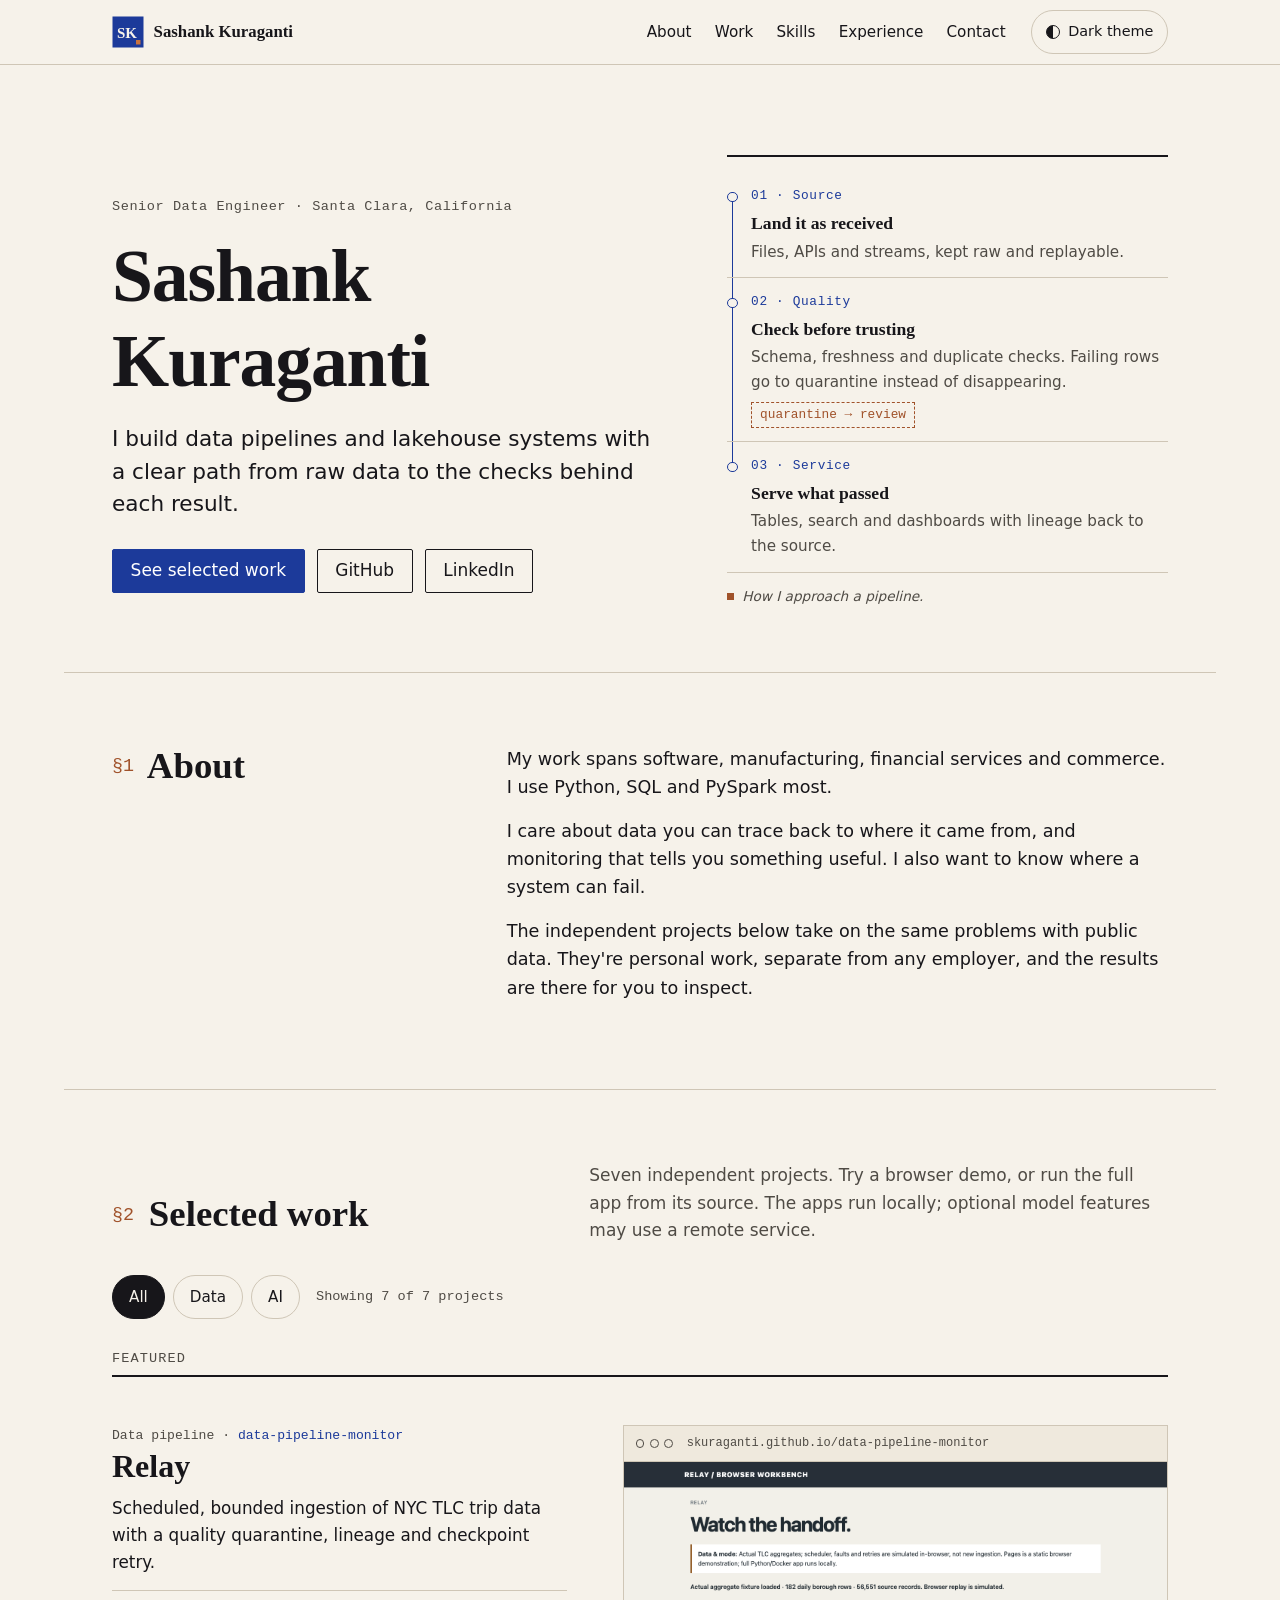
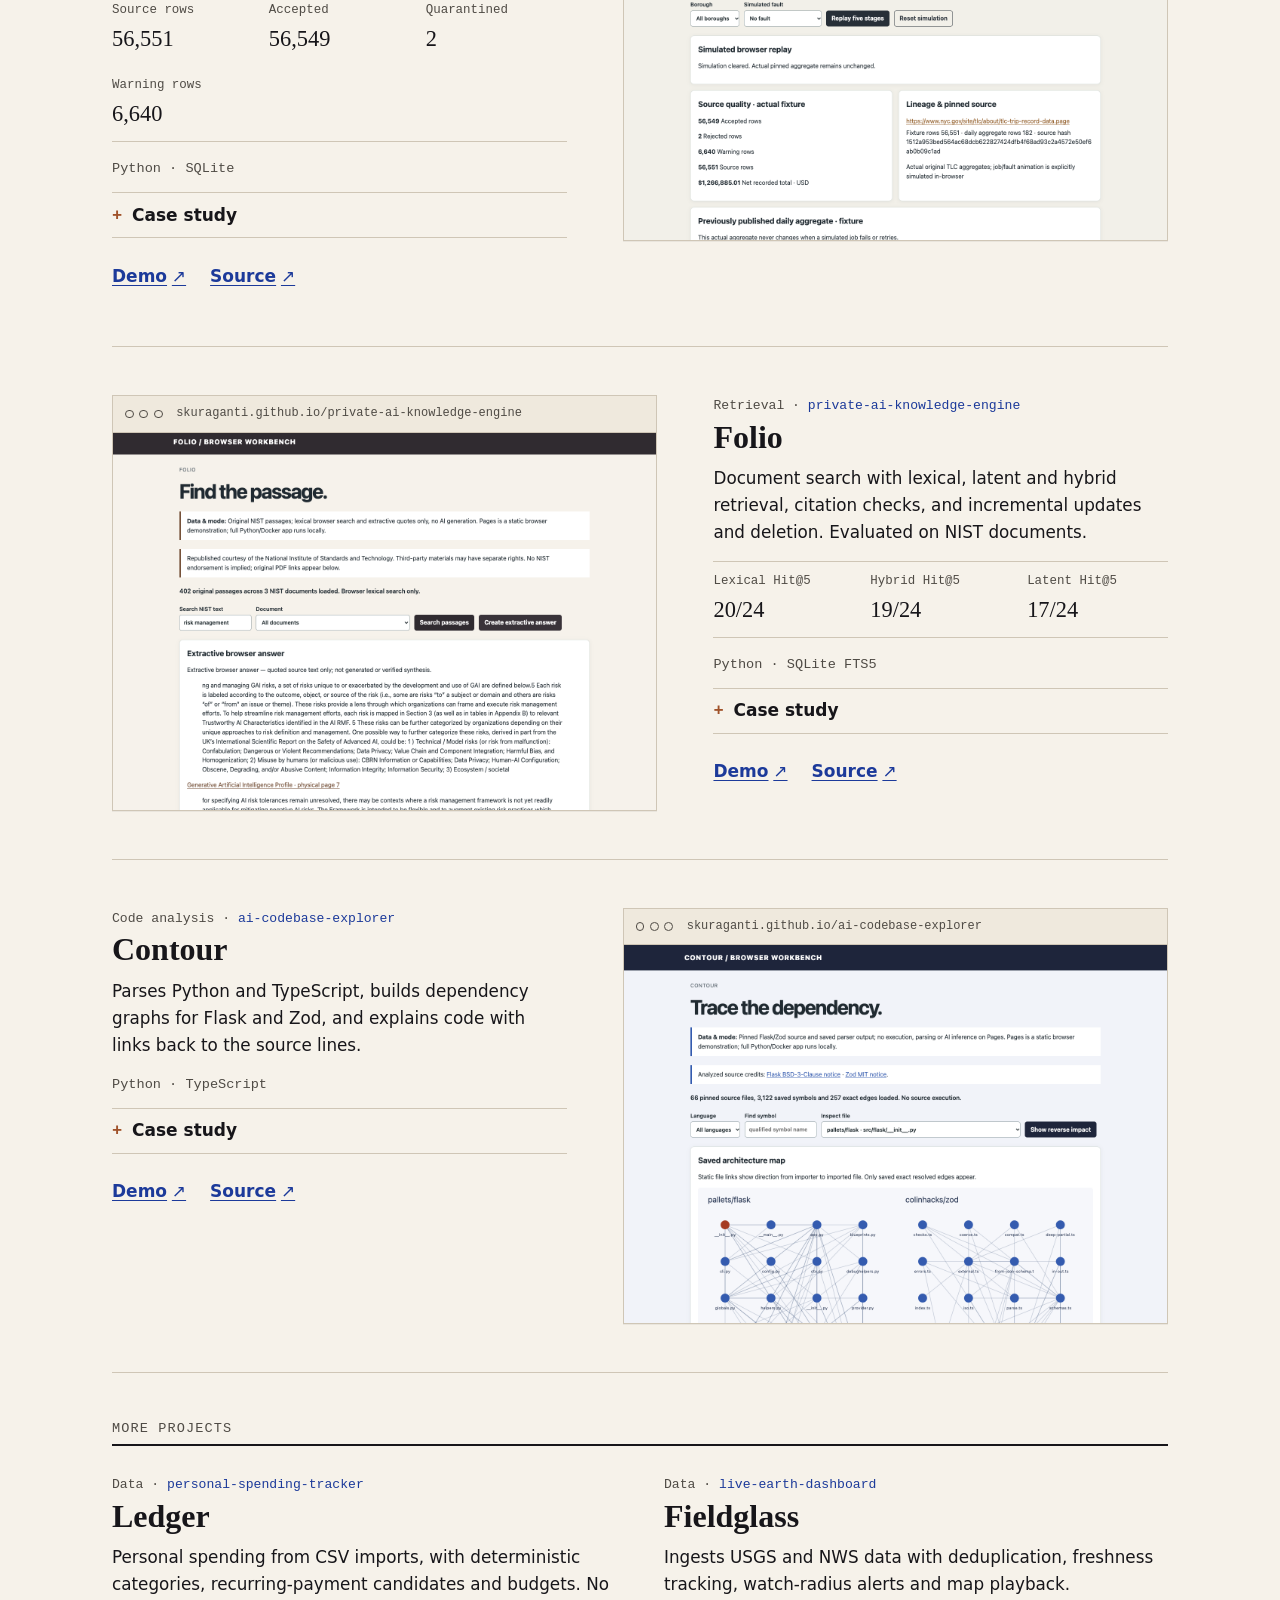
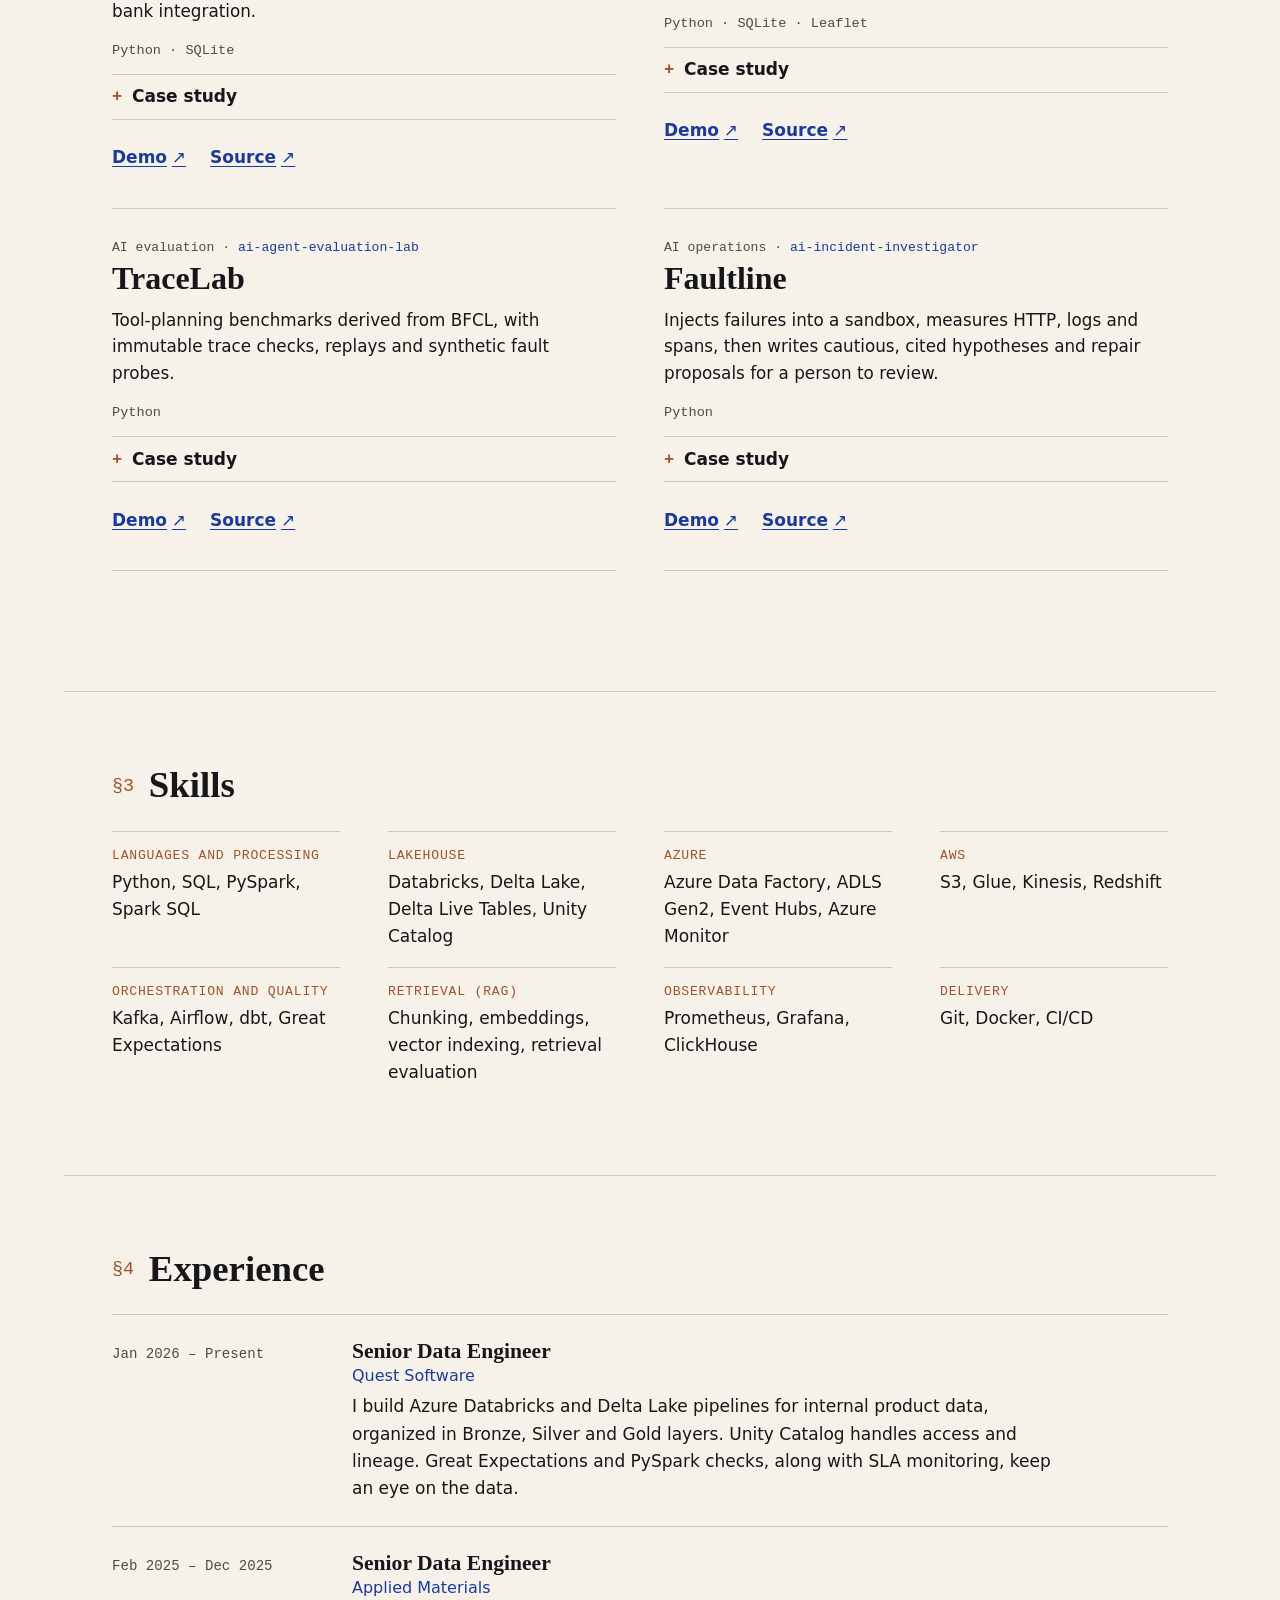
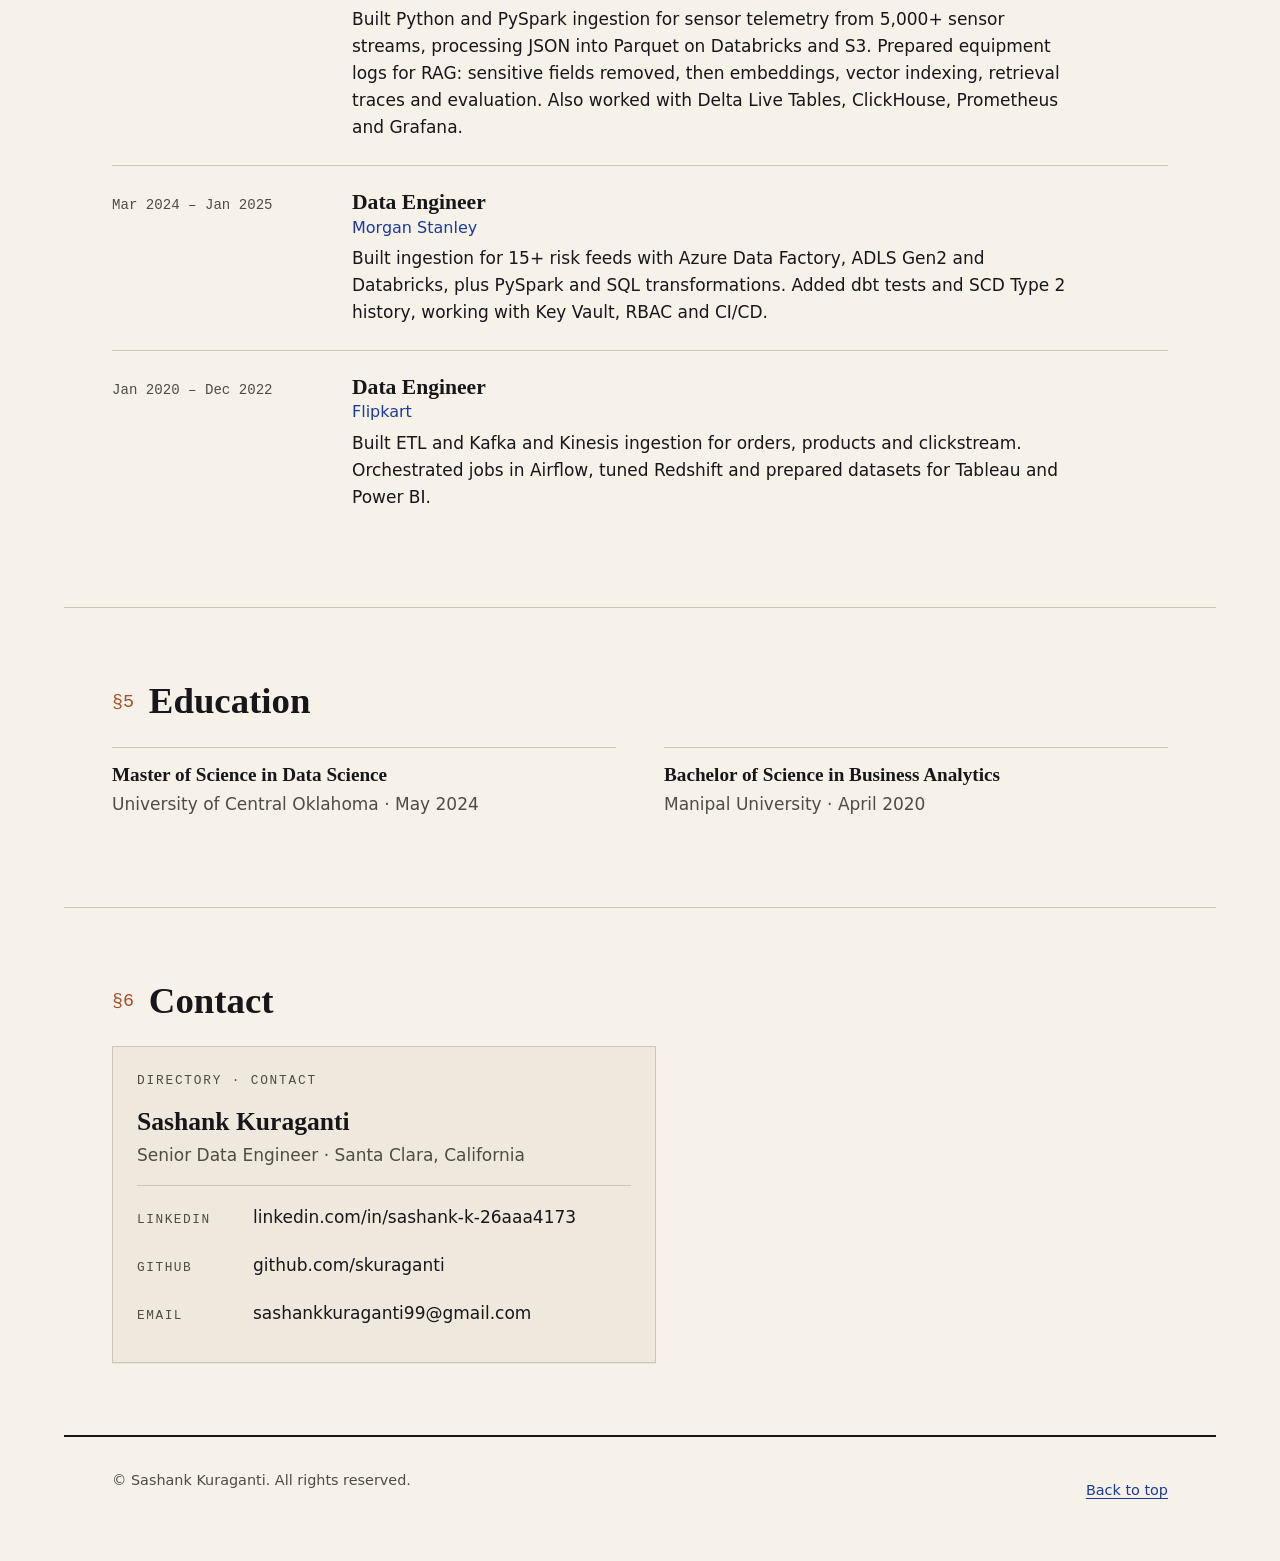
==== index.html @ 582c08d9 "Build personal portfolio with experience and selected work" ====
<!doctype html>
<html lang="en">
<head>
<meta charset="utf-8">
<meta name="viewport" content="width=device-width, initial-scale=1">
<title>Sashank Kuraganti · Senior Data Engineer</title>
<meta name="description" content="Sashank Kuraganti is a senior data engineer in Santa Clara, California, building data pipelines and lakehouse systems with Python, SQL and PySpark. Experience, skills and seven independent projects.">
<link rel="canonical" href="https://skuraganti.github.io/">
<meta name="color-scheme" content="light dark">
<meta name="theme-color" content="#f6f2ea" media="(prefers-color-scheme: light)">
<meta name="theme-color" content="#131417" media="(prefers-color-scheme: dark)">
<meta property="og:type" content="website">
<meta property="og:title" content="Sashank Kuraganti · Senior Data Engineer">
<meta property="og:description" content="Data pipelines and lakehouse systems, plus seven independent projects on data quality, retrieval and evaluation.">
<meta property="og:url" content="https://skuraganti.github.io/">
<meta property="og:image" content="https://skuraganti.github.io/assets/og.png">
<meta property="og:image:width" content="1200">
<meta property="og:image:height" content="630">
<meta property="og:image:alt" content="Sashank Kuraganti, Senior Data Engineer. Sources, quality checks, serving.">
<meta name="twitter:card" content="summary_large_image">
<link rel="icon" href="favicon.svg" type="image/svg+xml">
<link rel="stylesheet" href="styles.css">
<script>
  // Apply a saved theme before first paint. Without a saved choice the page follows the system.
  (function () {
    try {
      var t = localStorage.getItem("theme");
      if (t === "light" || t === "dark") document.documentElement.setAttribute("data-theme", t);
    } catch (e) {}
  })();
</script>
<script src="script.js" defer></script>
</head>
<body id="top">
<a class="skip" href="#main">Skip to content</a>

<header class="site-head">
  <nav class="nav wrap" aria-label="Primary">
    <a class="brand" href="#top" aria-label="Sashank Kuraganti, back to top">
      <img src="assets/monogram.svg" alt="" width="32" height="32">
      <span>Sashank Kuraganti</span>
    </a>
    <ul class="nav-links">
      <li><a href="#about">About</a></li>
      <li><a href="#work">Work</a></li>
      <li><a href="#skills">Skills</a></li>
      <li><a href="#experience">Experience</a></li>
      <li><a href="#contact">Contact</a></li>
    </ul>
    <button class="theme-toggle" type="button" aria-pressed="false" hidden>
      <span class="theme-icon" aria-hidden="true"></span><span class="theme-label">Dark theme</span>
    </button>
  </nav>
</header>

<main id="main" tabindex="-1">

  <section class="hero wrap" aria-labelledby="hero-title">
    <div class="hero-text">
      <p class="eyebrow">Senior Data Engineer · Santa Clara, California</p>
      <h1 id="hero-title">Sashank Kuraganti</h1>
      <p class="lede">I build data pipelines and lakehouse systems with a clear path from raw data to the checks behind each result.</p>
      <p class="hero-links">
        <a class="btn btn-primary" href="#work">See selected work</a>
        <a class="btn" href="https://github.com/skuraganti">GitHub</a>
        <a class="btn" href="https://www.linkedin.com/in/sashank-k-26aaa4173/">LinkedIn</a>
      </p>
    </div>

    <figure class="flow" aria-labelledby="flow-cap">
      <ol class="flow-steps">
        <li class="flow-step">
          <span class="flow-tag">01 · Source</span>
          <strong>Land it as received</strong>
          <span>Files, APIs and streams, kept raw and replayable.</span>
        </li>
        <li class="flow-step">
          <span class="flow-tag">02 · Quality</span>
          <strong>Check before trusting</strong>
          <span>Schema, freshness and duplicate checks. Failing rows go to quarantine instead of disappearing.</span>
          <span class="flow-branch">quarantine → review</span>
        </li>
        <li class="flow-step">
          <span class="flow-tag">03 · Service</span>
          <strong>Serve what passed</strong>
          <span>Tables, search and dashboards with lineage back to the source.</span>
        </li>
      </ol>
      <figcaption id="flow-cap"><span class="dot" aria-hidden="true"></span>How I approach a pipeline.</figcaption>
    </figure>
  </section>

  <section class="band wrap" id="about" aria-labelledby="about-title">
    <h2 id="about-title" class="section-title"><span class="num" aria-hidden="true">§1</span> About</h2>
    <div class="prose">
      <p>My work spans software, manufacturing, financial services and commerce. I use Python, SQL and PySpark most.</p>
      <p>I care about data you can trace back to where it came from, and monitoring that tells you something useful. I also want to know where a system can fail.</p>
      <p>The independent projects below take on the same problems with public data. They're personal work, separate from any employer, and the results are there for you to inspect.</p>
    </div>
  </section>

  <section class="band wrap" id="work" aria-labelledby="work-title">
    <div class="work-head">
      <h2 id="work-title" class="section-title"><span class="num" aria-hidden="true">§2</span> Selected work</h2>
      <p class="work-note">Seven independent projects. Try a browser demo, or run the full app from its source. The apps run locally; optional model features may use a remote service.</p>
    </div>

    <div class="filter" role="group" aria-label="Filter projects" hidden>
      <button type="button" data-filter="all" aria-pressed="true">All</button>
      <button type="button" data-filter="data" aria-pressed="false">Data</button>
      <button type="button" data-filter="ai" aria-pressed="false">AI</button>
      <p class="filter-count" role="status" aria-live="polite">Showing 7 of 7 projects</p>
    </div>
    <p class="filter-empty" hidden>No projects match this filter. <button type="button" data-filter="all" class="linklike">Show all projects</button></p>

    <h3 class="group-title" data-group="featured">Featured</h3>
    <ol class="featured" data-group-list="featured">

      <li class="project feature" data-cat="data" id="relay">
        <div class="feature-text">
          <p class="kind">Data pipeline · <span class="slug">data-pipeline-monitor</span></p>
          <h4>Relay</h4>
          <p class="summary">Scheduled, bounded ingestion of NYC TLC trip data with a quality quarantine, lineage and checkpoint retry.</p>
          <dl class="facts">
            <div><dt>Source rows</dt><dd>56,551</dd></div>
            <div><dt>Accepted</dt><dd>56,549</dd></div>
            <div><dt>Quarantined</dt><dd>2</dd></div>
            <div><dt>Warning rows</dt><dd>6,640</dd></div>
          </dl>
          <p class="stack">Python · SQLite</p>
          <details>
            <summary>Case study</summary>
            <div class="details-body">
              <p>Relay schedules ingestion of a pinned TLC monthly file and taxi-zone lookup. Invalid rows are quarantined with a reason; accepted rows retain lineage back to the source. An unchanged file is a no-op.</p>
              <p>I checked recovery from a saved checkpoint at row 5,000, so a failed run resumes instead of starting over.</p>
              <p><strong>What the demo is:</strong> the Pages version simulates the queue and retries in the browser over the real aggregates. The full backend runs locally.</p>
            </div>
          </details>
          <p class="links"><a href="https://skuraganti.github.io/data-pipeline-monitor/">Demo<span class="vh"> of Relay</span></a><a href="https://github.com/skuraganti/data-pipeline-monitor">Source<span class="vh"> for Relay</span></a></p>
        </div>
        <figure class="shot">
          <div class="shot-bar" aria-hidden="true"><span></span><span></span><span></span><em>skuraganti.github.io/data-pipeline-monitor</em></div>
          <img src="assets/relay-demo.png" width="1440" height="1000" loading="lazy" decoding="async" alt="Relay demo page showing source quality for the actual fixture: 56,549 accepted rows, 2 rejected, 6,640 warning rows and 56,551 source rows, next to lineage and the pinned source link.">
        </figure>
      </li>

      <li class="project feature flip" data-cat="ai" id="folio">
        <div class="feature-text">
          <p class="kind">Retrieval · <span class="slug">private-ai-knowledge-engine</span></p>
          <h4>Folio</h4>
          <p class="summary">Document search with lexical, latent and hybrid retrieval, citation checks, and incremental updates and deletion. Evaluated on NIST documents.</p>
          <dl class="facts">
            <div><dt>Lexical Hit@5</dt><dd>20/24</dd></div>
            <div><dt>Hybrid Hit@5</dt><dd>19/24</dd></div>
            <div><dt>Latent Hit@5</dt><dd>17/24</dd></div>
          </dl>
          <p class="stack">Python · SQLite FTS5</p>
          <details>
            <summary>Case study</summary>
            <div class="details-body">
              <p>Answers cite the passages they came from, and citations are validated against the indexed text. Updating or deleting a document changes the index incrementally.</p>
              <p>For 24 frozen questions, the top five matches included the labeled source page for 20 using lexical search, 19 using hybrid search and 17 using latent search. This small retrieval test measures where a passage was found, not answer quality.</p>
              <p><strong>What the demo is:</strong> the Pages version runs lexical, extractive search over three documents and makes no new model calls. The full backend runs locally, and the model is optional.</p>
            </div>
          </details>
          <p class="links"><a href="https://skuraganti.github.io/private-ai-knowledge-engine/">Demo<span class="vh"> of Folio</span></a><a href="https://github.com/skuraganti/private-ai-knowledge-engine">Source<span class="vh"> for Folio</span></a></p>
        </div>
        <figure class="shot">
          <div class="shot-bar" aria-hidden="true"><span></span><span></span><span></span><em>skuraganti.github.io/private-ai-knowledge-engine</em></div>
          <img src="assets/folio-demo.png" width="1440" height="1000" loading="lazy" decoding="async" alt="Folio demo page titled Find the passage, showing an extractive answer from NIST documents in the browser.">
        </figure>
      </li>

      <li class="project feature" data-cat="ai" id="contour">
        <div class="feature-text">
          <p class="kind">Code analysis · <span class="slug">ai-codebase-explorer</span></p>
          <h4>Contour</h4>
          <p class="summary">Parses Python and TypeScript, builds dependency graphs for Flask and Zod, and explains code with links back to the source lines.</p>
          <p class="stack">Python · TypeScript</p>
          <details>
            <summary>Case study</summary>
            <div class="details-body">
              <p>Contour estimates change impact from the dependency graph. It reads static imports, not runtime calls, so its impact view is a starting point and not a complete answer.</p>
              <p>It never executes the code it analyzes.</p>
              <p><strong>What the demo is:</strong> the Pages version searches saved parsed output. The full backend runs locally.</p>
            </div>
          </details>
          <p class="links"><a href="https://skuraganti.github.io/ai-codebase-explorer/">Demo<span class="vh"> of Contour</span></a><a href="https://github.com/skuraganti/ai-codebase-explorer">Source<span class="vh"> for Contour</span></a></p>
        </div>
        <figure class="shot">
          <div class="shot-bar" aria-hidden="true"><span></span><span></span><span></span><em>skuraganti.github.io/ai-codebase-explorer</em></div>
          <img src="assets/contour-demo.png" width="1440" height="1000" loading="lazy" decoding="async" alt="Contour demo page titled Trace the dependency, showing a search over saved parsed output and an architecture map.">
        </figure>
      </li>
    </ol>

    <h3 class="group-title" data-group="more">More projects</h3>
    <ol class="more" data-group-list="more">

      <li class="project row" data-cat="data" id="ledger">
        <p class="kind">Data · <span class="slug">personal-spending-tracker</span></p>
        <h4>Ledger</h4>
        <p class="summary">Personal spending from CSV imports, with deterministic categories, recurring-payment candidates and budgets. No bank integration.</p>
        <p class="stack">Python · SQLite</p>
        <details>
          <summary>Case study</summary>
          <div class="details-body">
            <p>The practical lesson: imports need to be atomic, and duplicates need deliberate handling.</p>
            <p>Locally I tested a 6,567-row research import from MoneyVis. It isn't redistributed because its standalone license is unresolved.</p>
            <p><strong>What the demo is:</strong> the Pages version uses a synthetic 32-row fixture.</p>
          </div>
        </details>
        <p class="links"><a href="https://skuraganti.github.io/personal-spending-tracker/">Demo<span class="vh"> of Ledger</span></a><a href="https://github.com/skuraganti/personal-spending-tracker">Source<span class="vh"> for Ledger</span></a></p>
      </li>

      <li class="project row" data-cat="data" id="fieldglass">
        <p class="kind">Data · <span class="slug">live-earth-dashboard</span></p>
        <h4>Fieldglass</h4>
        <p class="summary">Ingests USGS and NWS data with deduplication, freshness tracking, watch-radius alerts and map playback.</p>
        <p class="stack">Python · SQLite · Leaflet</p>
        <details>
          <summary>Case study</summary>
          <div class="details-body">
            <p>The ingestion uses the actual USGS and NWS sources. Repeated records are deduplicated, and each source shows how fresh its data is.</p>
            <p><strong>What the demo is:</strong> the Pages version is a captured snapshot. It isn't a live feed, and it isn't a reconstruction of what was known at a past moment.</p>
          </div>
        </details>
        <p class="links"><a href="https://skuraganti.github.io/live-earth-dashboard/">Demo<span class="vh"> of Fieldglass</span></a><a href="https://github.com/skuraganti/live-earth-dashboard">Source<span class="vh"> for Fieldglass</span></a></p>
      </li>

      <li class="project row" data-cat="ai" id="tracelab">
        <p class="kind">AI evaluation · <span class="slug">ai-agent-evaluation-lab</span></p>
        <h4>TraceLab</h4>
        <p class="summary">Tool-planning benchmarks derived from BFCL, with immutable trace checks, replays and synthetic fault probes.</p>
        <p class="stack">Python</p>
        <details>
          <summary>Case study</summary>
          <div class="details-body">
            <p>An offline run was repeated three times. Each repeat gave 3 successes, 20 refusals and 2 wrong answers out of 25.</p>
            <p>Eight saved model plans are shown separately, with one run per task and policy. That sample is too small to establish a policy winner. These are local planning scores rather than official BFCL results.</p>
            <p><strong>What the demo is:</strong> the Pages version makes no model or tool calls. Its receipts are simulated.</p>
          </div>
        </details>
        <p class="links"><a href="https://skuraganti.github.io/ai-agent-evaluation-lab/">Demo<span class="vh"> of TraceLab</span></a><a href="https://github.com/skuraganti/ai-agent-evaluation-lab">Source<span class="vh"> for TraceLab</span></a></p>
      </li>

      <li class="project row" data-cat="ai" id="faultline">
        <p class="kind">AI operations · <span class="slug">ai-incident-investigator</span></p>
        <h4>Faultline</h4>
        <p class="summary">Injects failures into a sandbox, measures HTTP, logs and spans, then writes cautious, cited hypotheses and repair proposals for a person to review.</p>
        <p class="stack">Python</p>
        <details>
          <summary>Case study</summary>
          <div class="details-body">
            <p>Repair proposals are text only and can't be executed. Two of seven planned study conditions produced validated diagnoses. Six reached the model; one failed before inference. These sandbox results do not measure production accuracy.</p>
            <p>The local record keeps a mixed slow capture and a failed second capture rather than hiding them.</p>
            <p><strong>What the demo is:</strong> the Pages version replays recorded results only and runs no inference.</p>
          </div>
        </details>
        <p class="links"><a href="https://skuraganti.github.io/ai-incident-investigator/">Demo<span class="vh"> of Faultline</span></a><a href="https://github.com/skuraganti/ai-incident-investigator">Source<span class="vh"> for Faultline</span></a></p>
      </li>
    </ol>
  </section>

  <section class="band wrap" id="skills" aria-labelledby="skills-title">
    <h2 id="skills-title" class="section-title"><span class="num" aria-hidden="true">§3</span> Skills</h2>
    <div class="skills">
      <div><h3>Languages and processing</h3><p>Python, SQL, PySpark, Spark SQL</p></div>
      <div><h3>Lakehouse</h3><p>Databricks, Delta Lake, Delta Live Tables, Unity Catalog</p></div>
      <div><h3>Azure</h3><p>Azure Data Factory, ADLS Gen2, Event Hubs, Azure Monitor</p></div>
      <div><h3>AWS</h3><p>S3, Glue, Kinesis, Redshift</p></div>
      <div><h3>Orchestration and quality</h3><p>Kafka, Airflow, dbt, Great Expectations</p></div>
      <div><h3>Retrieval (RAG)</h3><p>Chunking, embeddings, vector indexing, retrieval evaluation</p></div>
      <div><h3>Observability</h3><p>Prometheus, Grafana, ClickHouse</p></div>
      <div><h3>Delivery</h3><p>Git, Docker, CI/CD</p></div>
    </div>
  </section>

  <section class="band wrap" id="experience" aria-labelledby="exp-title">
    <h2 id="exp-title" class="section-title"><span class="num" aria-hidden="true">§4</span> Experience</h2>
    <ol class="timeline">
      <li>
        <p class="when"><time datetime="2026-01">Jan 2026</time> – Present</p>
        <div>
          <h3>Senior Data Engineer <span class="org">Quest Software</span></h3>
          <p>I build Azure Databricks and Delta Lake pipelines for internal product data, organized in Bronze, Silver and Gold layers. Unity Catalog handles access and lineage. Great Expectations and PySpark checks, along with SLA monitoring, keep an eye on the data.</p>
        </div>
      </li>
      <li>
        <p class="when"><time datetime="2025-02">Feb 2025</time> – <time datetime="2025-12">Dec 2025</time></p>
        <div>
          <h3>Senior Data Engineer <span class="org">Applied Materials</span></h3>
          <p>Built Python and PySpark ingestion for sensor telemetry from 5,000+ sensor streams, processing JSON into Parquet on Databricks and S3. Prepared equipment logs for RAG: sensitive fields removed, then embeddings, vector indexing, retrieval traces and evaluation. Also worked with Delta Live Tables, ClickHouse, Prometheus and Grafana.</p>
        </div>
      </li>
      <li>
        <p class="when"><time datetime="2024-03">Mar 2024</time> – <time datetime="2025-01">Jan 2025</time></p>
        <div>
          <h3>Data Engineer <span class="org">Morgan Stanley</span></h3>
          <p>Built ingestion for 15+ risk feeds with Azure Data Factory, ADLS Gen2 and Databricks, plus PySpark and SQL transformations. Added dbt tests and SCD Type 2 history, working with Key Vault, RBAC and CI/CD.</p>
        </div>
      </li>
      <li>
        <p class="when"><time datetime="2020-01">Jan 2020</time> – <time datetime="2022-12">Dec 2022</time></p>
        <div>
          <h3>Data Engineer <span class="org">Flipkart</span></h3>
          <p>Built ETL and Kafka and Kinesis ingestion for orders, products and clickstream. Orchestrated jobs in Airflow, tuned Redshift and prepared datasets for Tableau and Power BI.</p>
        </div>
      </li>
    </ol>
  </section>

  <section class="band wrap" id="education" aria-labelledby="edu-title">
    <h2 id="edu-title" class="section-title"><span class="num" aria-hidden="true">§5</span> Education</h2>
    <ul class="edu">
      <li><h3>Master of Science in Data Science</h3><p>University of Central Oklahoma · <time datetime="2024-05">May 2024</time></p></li>
      <li><h3>Bachelor of Science in Business Analytics</h3><p>Manipal University · <time datetime="2020-04">April 2020</time></p></li>
    </ul>
  </section>

  <section class="band wrap" id="contact" aria-labelledby="contact-title">
    <h2 id="contact-title" class="section-title"><span class="num" aria-hidden="true">§6</span> Contact</h2>
    <article class="card" aria-labelledby="card-name">
      <p class="card-ref">Directory · Contact</p>
      <h3 id="card-name">Sashank Kuraganti</h3>
      <p class="card-role">Senior Data Engineer · Santa Clara, California</p>
      <ul class="card-rows">
        <li><a href="https://www.linkedin.com/in/sashank-k-26aaa4173/"><span class="row-label">LinkedIn</span><span class="row-value">linkedin.com/in/sashank-k-26aaa4173</span></a></li>
        <li><a href="https://github.com/skuraganti"><span class="row-label">GitHub</span><span class="row-value">github.com/skuraganti</span></a></li>
        <li><a href="mailto:sashankkuraganti99@gmail.com"><span class="row-label">Email</span><span class="row-value">sashankkuraganti99@gmail.com</span></a></li>
      </ul>
    </article>
  </section>
</main>

<footer class="site-foot wrap">
  <p>© Sashank Kuraganti. All rights reserved. </p>
  <p><a href="#top">Back to top</a></p>
</footer>
</body>
</html>
---- styles.css ----
/* Sashank Kuraganti portfolio. Plain CSS, no external fonts. */
:root {
  --paper: #f6f2ea;
  --paper-2: #efe9dd;
  --ink: #17161a;
  --muted: #4f4b45;
  --rule: #cfc6b6;
  --accent: #1c3a9a;
  --accent-ink: #ffffff;
  --copper: #a0522a;
  --shadow: 0 1px 0 rgba(23, 22, 26, .06);
  --serif: "Iowan Old Style", "Palatino Linotype", Palatino, Charter, "Bitstream Charter", Georgia, serif;
  --sans: system-ui, -apple-system, "Segoe UI", Roboto, "Helvetica Neue", Arial, sans-serif;
  --mono: ui-monospace, "SFMono-Regular", Menlo, Consolas, "Liberation Mono", monospace;
  --nav-h: 4rem;
  color-scheme: light;
}
@media (prefers-color-scheme: dark) {
  :root:not([data-theme="light"]) {
    --paper: #131417; --paper-2: #1b1d22; --ink: #ece7dc; --muted: #b0aa9e; --rule: #3a3c43;
    --accent: #9db2ff; --accent-ink: #0d1330; --copper: #d99366; --shadow: none;
    color-scheme: dark;
  }
}
:root[data-theme="dark"] {
  --paper: #131417; --paper-2: #1b1d22; --ink: #ece7dc; --muted: #b0aa9e; --rule: #3a3c43;
  --accent: #9db2ff; --accent-ink: #0d1330; --copper: #d99366; --shadow: none;
  color-scheme: dark;
}

*, *::before, *::after { box-sizing: border-box; }
html { -webkit-text-size-adjust: 100%; text-size-adjust: 100%; }
@media (prefers-reduced-motion: no-preference) { html { scroll-behavior: smooth; } }
body {
  margin: 0; background: var(--paper); color: var(--ink);
  font: 1.0625rem/1.6 var(--sans); overflow-wrap: break-word;
}
img { max-width: 100%; height: auto; display: block; }
a { color: var(--accent); text-underline-offset: .18em; text-decoration-thickness: 1px; }
a:hover { text-decoration-thickness: 2px; }
:focus-visible { outline: 3px solid var(--accent); outline-offset: 3px; border-radius: 2px; }
h1, h2, h3, h4 { font-family: var(--serif); font-weight: 600; line-height: 1.15; margin: 0; }
p { margin: 0 0 .9em; }
.vh { position: absolute; width: 1px; height: 1px; overflow: hidden; clip: rect(0 0 0 0); clip-path: inset(50%); white-space: nowrap; }
.wrap { width: 100%; max-width: 72rem; margin-inline: auto; padding-inline: clamp(1rem, 4vw, 3rem); }
[hidden] { display: none !important; }

/* Give anchor headings some breathing room. The header stays in normal flow at all text sizes. */
section[id], li[id], #main { scroll-margin-top: calc(var(--nav-h) + 1rem); }
#main:focus { outline: none; }

.skip {
  position: absolute; left: 1rem; top: -4rem; z-index: 20; padding: .75rem 1rem;
  background: var(--ink); color: var(--paper); font-weight: 600; border-radius: 2px;
}
.skip:focus { top: 1rem; }

/* Nav */
.site-head { border-bottom: 1px solid var(--rule); background: var(--paper); }
.nav { display: flex; flex-wrap: wrap; align-items: center; gap: .25rem 1rem; min-height: var(--nav-h); padding-block: .5rem; }
.brand { display: inline-flex; align-items: center; gap: .6rem; min-height: 44px; color: var(--ink); text-decoration: none; font-family: var(--serif); font-weight: 600; font-size: 1.05rem; }
.brand img { width: 32px; height: 32px; }
.nav-links { display: flex; flex-wrap: wrap; gap: 0 .25rem; list-style: none; margin: 0 0 0 auto; padding: 0; }
.nav-links a { display: inline-flex; align-items: center; min-height: 44px; padding: 0 .6rem; color: var(--ink); text-decoration: none; font-size: .95rem; }
.nav-links a:hover { text-decoration: underline; }
.theme-toggle {
  display: inline-flex; align-items: center; gap: .5rem; min-height: 44px; padding: 0 .85rem;
  border: 1px solid var(--rule); border-radius: 999px; background: transparent; color: var(--ink);
  font: inherit; font-size: .9rem; cursor: pointer;
}
.theme-toggle:hover { border-color: var(--ink); }
.theme-icon { width: .9rem; height: .9rem; border-radius: 50%; border: 1.5px solid currentColor; background: linear-gradient(90deg, currentColor 50%, transparent 50%); }
@media (max-width: 40em) {
  .nav-links { margin-left: 0; order: 3; width: 100%; }
  .nav-links a { padding: 0 .5rem; }
  .theme-toggle { margin-left: auto; }
}

/* Hero */
.hero { display: grid; grid-template-columns: minmax(0, 1fr); gap: 2.5rem; padding-block: clamp(2.5rem, 7vw, 6rem) clamp(2rem, 5vw, 4rem); }
@media (min-width: 60em) { .hero { grid-template-columns: minmax(0, 1.25fr) minmax(0, 1fr); align-items: end; gap: 4rem; } }
.eyebrow { font-family: var(--mono); font-size: .85rem; letter-spacing: .04em; color: var(--muted); margin-bottom: 1rem; }
h1 { font-size: clamp(2.4rem, 7vw, 4.6rem); letter-spacing: -.015em; }
.lede { font-size: clamp(1.15rem, 2.2vw, 1.35rem); line-height: 1.5; max-width: 34em; margin-top: 1.25rem; }
.hero-links { display: flex; flex-wrap: wrap; gap: .75rem; margin-top: 1.75rem; }
.btn {
  display: inline-flex; align-items: center; min-height: 44px; padding: 0 1.1rem;
  border: 1px solid var(--ink); border-radius: 2px; color: var(--ink); text-decoration: none; font-weight: 500;
  max-width: 100%;
}
.btn:hover { background: var(--paper-2); }
.btn-primary { background: var(--accent); border-color: var(--accent); color: var(--accent-ink); }
.btn-primary:hover { background: var(--accent); filter: brightness(1.1); }

/* Hero systems sketch */
.flow { margin: 0; border-top: 2px solid var(--ink); padding-top: 1rem; }
.flow-steps { list-style: none; margin: 0; padding: 0; counter-reset: none; }
.flow-step {
  position: relative; display: grid; gap: .15rem; padding: .85rem 0 .85rem 1.5rem;
  border-bottom: 1px solid var(--rule); font-size: .95rem; color: var(--muted);
}
.flow-step::before {
  content: ""; position: absolute; left: .3rem; top: 0; bottom: 0; width: 1px; background: var(--accent);
}
.flow-step::after {
  content: ""; position: absolute; left: 0; top: 1.2rem; width: .65rem; height: .65rem;
  border: 1.5px solid var(--accent); background: var(--paper); border-radius: 50%;
}
.flow-step:first-child::before { top: 1.2rem; }
.flow-step:last-child::before { bottom: auto; height: 1.2rem; }
.flow-step strong { color: var(--ink); font-family: var(--serif); font-size: 1.1rem; font-weight: 600; }
.flow-tag { font-family: var(--mono); font-size: .8rem; letter-spacing: .05em; color: var(--accent); }
.flow-branch {
  justify-self: start; margin-top: .35rem; padding: .1rem .5rem; border: 1px dashed var(--copper);
  color: var(--copper); font-family: var(--mono); font-size: .8rem;
}
.flow figcaption, .flow > figcaption { margin-top: .85rem; font-size: .85rem; color: var(--muted); font-style: italic; }
.dot { display: inline-block; width: .45rem; height: .45rem; margin-right: .5rem; background: var(--copper); vertical-align: .1em; }

/* Sections */
.band { padding-block: clamp(2.5rem, 6vw, 4.5rem); border-top: 1px solid var(--rule); }
.section-title { font-size: clamp(1.7rem, 3.5vw, 2.3rem); margin-bottom: 1.5rem; }
.num { font-family: var(--mono); font-size: .5em; font-weight: 400; color: var(--copper); vertical-align: .35em; margin-right: .35rem; }
.prose { max-width: 38em; font-size: 1.1rem; }
@media (min-width: 60em) {
  #about { display: grid; grid-template-columns: 1fr 2fr; gap: 4rem; }
}

/* Work */
.work-head { display: grid; gap: .25rem 4rem; }
@media (min-width: 60em) { .work-head { grid-template-columns: 1fr 1.4fr; align-items: end; } .work-head .section-title { margin-bottom: 1.5rem; } }
.work-note { color: var(--muted); max-width: 36em; }
.filter { display: flex; flex-wrap: wrap; align-items: center; gap: .5rem; margin: 1rem 0 2rem; }
.filter button, .linklike {
  min-height: 44px; min-width: 44px; padding: 0 1rem; border: 1px solid var(--rule); border-radius: 999px;
  background: transparent; color: var(--ink); font: inherit; font-size: .95rem; cursor: pointer;
}
.filter button:hover { border-color: var(--ink); }
.filter button[aria-pressed="true"] { background: var(--ink); color: var(--paper); border-color: var(--ink); }
.filter-count { margin: 0 0 0 .5rem; font-family: var(--mono); font-size: .85rem; color: var(--muted); }
.filter-empty { padding: 1.5rem 0; border-top: 1px solid var(--rule); }
.group-title { font-family: var(--mono); font-size: .85rem; font-weight: 400; letter-spacing: .08em; text-transform: uppercase; color: var(--muted); padding-bottom: .5rem; border-bottom: 2px solid var(--ink); margin-top: 1rem; }
.featured, .more { list-style: none; margin: 0 0 3rem; padding: 0; }

.project h4 { font-size: clamp(1.5rem, 3vw, 2rem); margin: .15rem 0 .6rem; }
.kind { font-family: var(--mono); font-size: .82rem; color: var(--muted); margin: 0; }
.slug { color: var(--accent); }
.summary { font-size: 1.05rem; max-width: 36em; }
.stack { font-family: var(--mono); font-size: .85rem; color: var(--muted); }
.links { display: flex; flex-wrap: wrap; gap: .5rem 1.5rem; margin: 1rem 0 0; }
.links a { display: inline-flex; align-items: center; min-height: 44px; font-weight: 600; }
.links a::after { content: "↗"; margin-left: .3rem; font-weight: 400; }

.feature { display: grid; gap: 1.5rem; padding-block: 2rem; border-bottom: 1px solid var(--rule); }
@media (min-width: 60em) {
  .feature { grid-template-columns: minmax(0, 5fr) minmax(0, 6fr); gap: 3.5rem; align-items: start; padding-block: 3rem; }
  .feature.flip .feature-text { order: 2; }
  .feature.flip { grid-template-columns: minmax(0, 6fr) minmax(0, 5fr); }
}
.facts { display: grid; grid-template-columns: repeat(auto-fill, minmax(min(100%, 7.5rem), 1fr)); gap: 0 1rem; margin: 0 0 1rem; border-top: 1px solid var(--rule); border-bottom: 1px solid var(--rule); }
.facts div { padding: .6rem 0; }
.facts dt { font-family: var(--mono); font-size: .78rem; color: var(--muted); }
.facts dd { margin: 0; font-family: var(--serif); font-size: 1.4rem; font-variant-numeric: tabular-nums; }

/* Browser frame, adapted from an MIT component (see THIRD_PARTY_NOTICES.md) */
.shot { margin: 0; border: 1px solid var(--rule); background: var(--paper-2); box-shadow: var(--shadow); }
.shot-bar { display: flex; align-items: center; gap: .35rem; padding: .5rem .75rem; border-bottom: 1px solid var(--rule); min-width: 0; }
.shot-bar span { width: .55rem; height: .55rem; border-radius: 50%; border: 1px solid var(--muted); flex: none; }
.shot-bar em { margin-left: .5rem; font-style: normal; font-family: var(--mono); font-size: .75rem; color: var(--muted); overflow-wrap: anywhere; }

details { margin-top: .5rem; border-top: 1px solid var(--rule); border-bottom: 1px solid var(--rule); }
summary {
  display: flex; align-items: center; min-height: 44px; cursor: pointer; font-weight: 600; color: var(--ink); list-style: none;
}
summary::-webkit-details-marker { display: none; }
summary::before { content: "+"; display: inline-block; width: 1.25rem; font-family: var(--mono); color: var(--copper); }
details[open] > summary::before { content: "−"; }
.details-body { padding: .25rem 0 .75rem 1.25rem; max-width: 38em; }

.more { display: grid; }
@media (min-width: 48em) { .more { grid-template-columns: 1fr 1fr; column-gap: 3rem; } }
.row { padding-block: 1.75rem; border-bottom: 1px solid var(--rule); min-width: 0; }

/* Skills */
.skills { display: grid; gap: 0 3rem; }
@media (min-width: 40em) { .skills { grid-template-columns: 1fr 1fr; } }
@media (min-width: 64em) { .skills { grid-template-columns: repeat(4, 1fr); } }
.skills > div { padding: 1rem 0; border-top: 1px solid var(--rule); }
.skills h3 { font-family: var(--mono); font-size: .82rem; font-weight: 400; letter-spacing: .06em; text-transform: uppercase; color: var(--copper); margin-bottom: .4rem; }
.skills p { margin: 0; }

/* Timeline */
.timeline { list-style: none; margin: 0; padding: 0; }
.timeline li { display: grid; gap: .25rem 3rem; padding-block: 1.5rem; border-top: 1px solid var(--rule); }
@media (min-width: 48em) { .timeline li { grid-template-columns: 12rem 1fr; } }
.when { font-family: var(--mono); font-size: .88rem; color: var(--muted); margin: .25rem 0 0; }
.timeline h3 { font-size: 1.35rem; margin-bottom: .5rem; }
.org { display: block; font-family: var(--sans); font-size: 1rem; font-weight: 500; color: var(--accent); margin-top: .2rem; }
.timeline p:last-child { max-width: 42em; margin: 0; }

.edu { list-style: none; margin: 0; padding: 0; display: grid; gap: 0 3rem; }
@media (min-width: 48em) { .edu { grid-template-columns: 1fr 1fr; } }
.edu li { padding-block: 1rem; border-top: 1px solid var(--rule); }
.edu h3 { font-size: 1.2rem; margin-bottom: .35rem; }
.edu p { color: var(--muted); margin: 0; }

/* Contact card, adapted from an MIT component (see THIRD_PARTY_NOTICES.md) */
.card { max-width: 34rem; padding: 1.5rem; border: 1px solid var(--rule); background: var(--paper-2); box-shadow: var(--shadow); }
.card-ref { font-family: var(--mono); font-size: .8rem; letter-spacing: .14em; text-transform: uppercase; color: var(--muted); margin-bottom: 1rem; }
.card h3 { font-size: 1.6rem; }
.card-role { color: var(--muted); margin: .3rem 0 1rem; }
.card-rows { list-style: none; margin: 0; padding: .5rem 0 0; border-top: 1px solid var(--rule); }
.card-rows a { display: grid; grid-template-columns: 6.5rem minmax(0, 1fr); align-items: baseline; gap: .75rem; min-height: 44px; padding: .65rem 0; text-decoration: none; color: var(--ink); }
.card-rows a:hover .row-value { text-decoration: underline; color: var(--accent); }
.row-label { font-family: var(--mono); font-size: .8rem; letter-spacing: .12em; text-transform: uppercase; color: var(--muted); }
.row-value { overflow-wrap: anywhere; }
@media (max-width: 24em) { .card-rows a { grid-template-columns: 1fr; gap: .1rem; } }

.site-foot { display: flex; flex-wrap: wrap; justify-content: space-between; gap: .5rem 2rem; padding-block: 2rem 3rem; border-top: 2px solid var(--ink); font-size: .9rem; color: var(--muted); }
.site-foot p { margin: 0; min-width: 0; overflow-wrap: anywhere; }
.site-foot a { display: inline-flex; align-items: center; min-height: 44px; }

/* 404 */
.notfound { padding-block: clamp(3rem, 10vw, 7rem); max-width: 40rem; }

@media print {
  .site-head, .filter, .theme-toggle, .skip { display: none !important; }
  details > .details-body { display: block; }
}
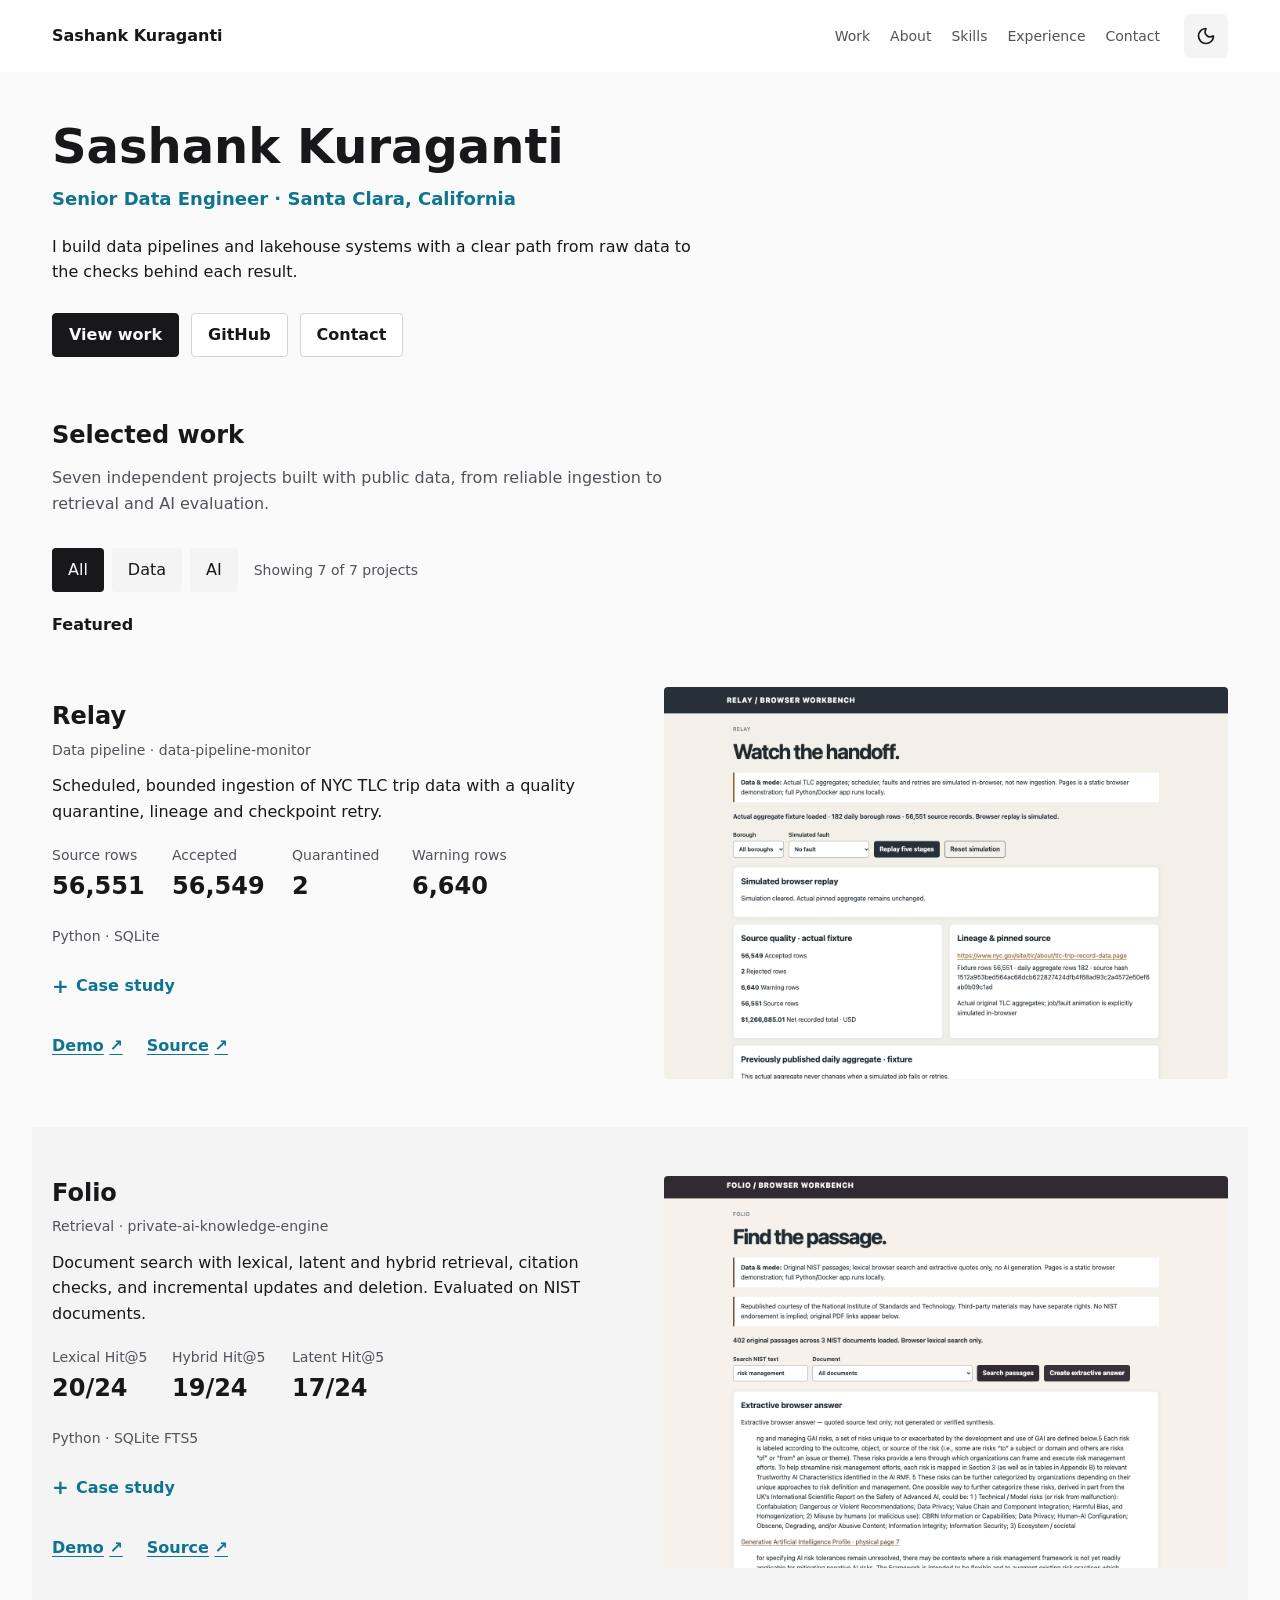
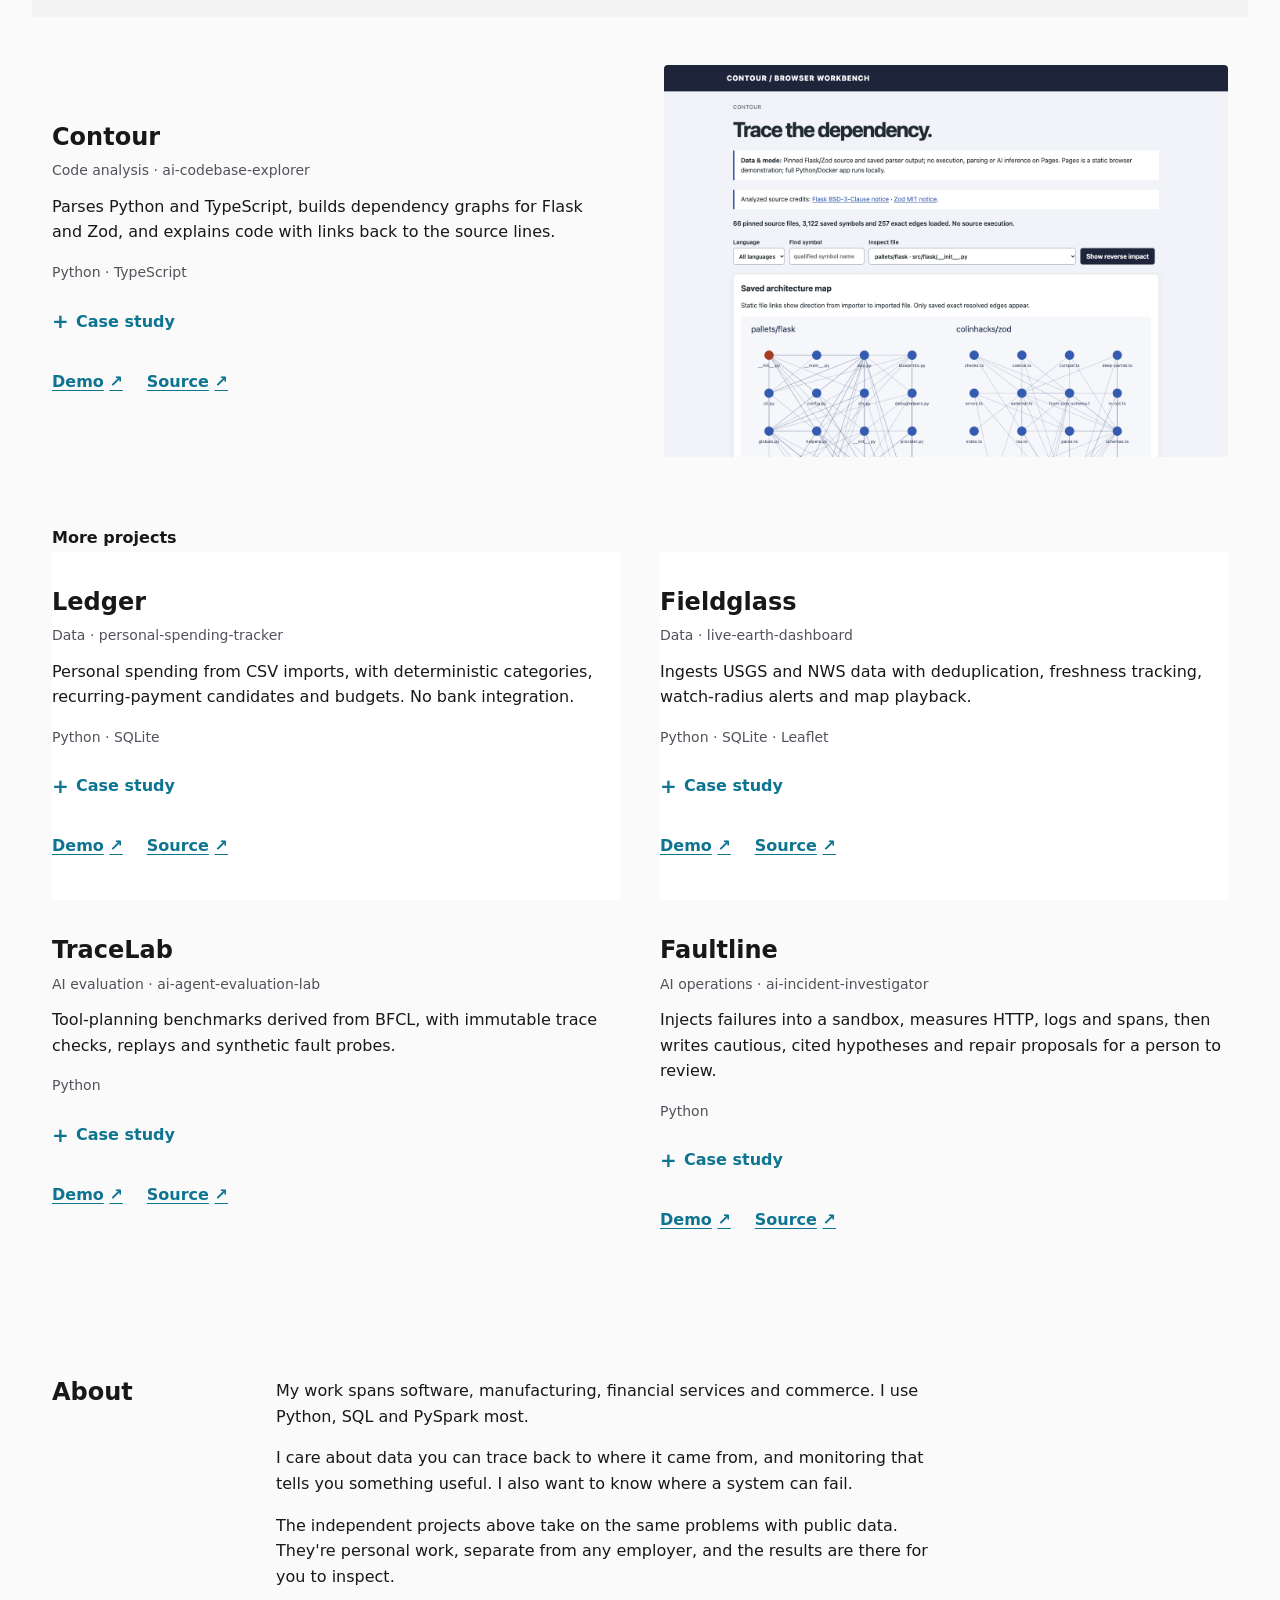
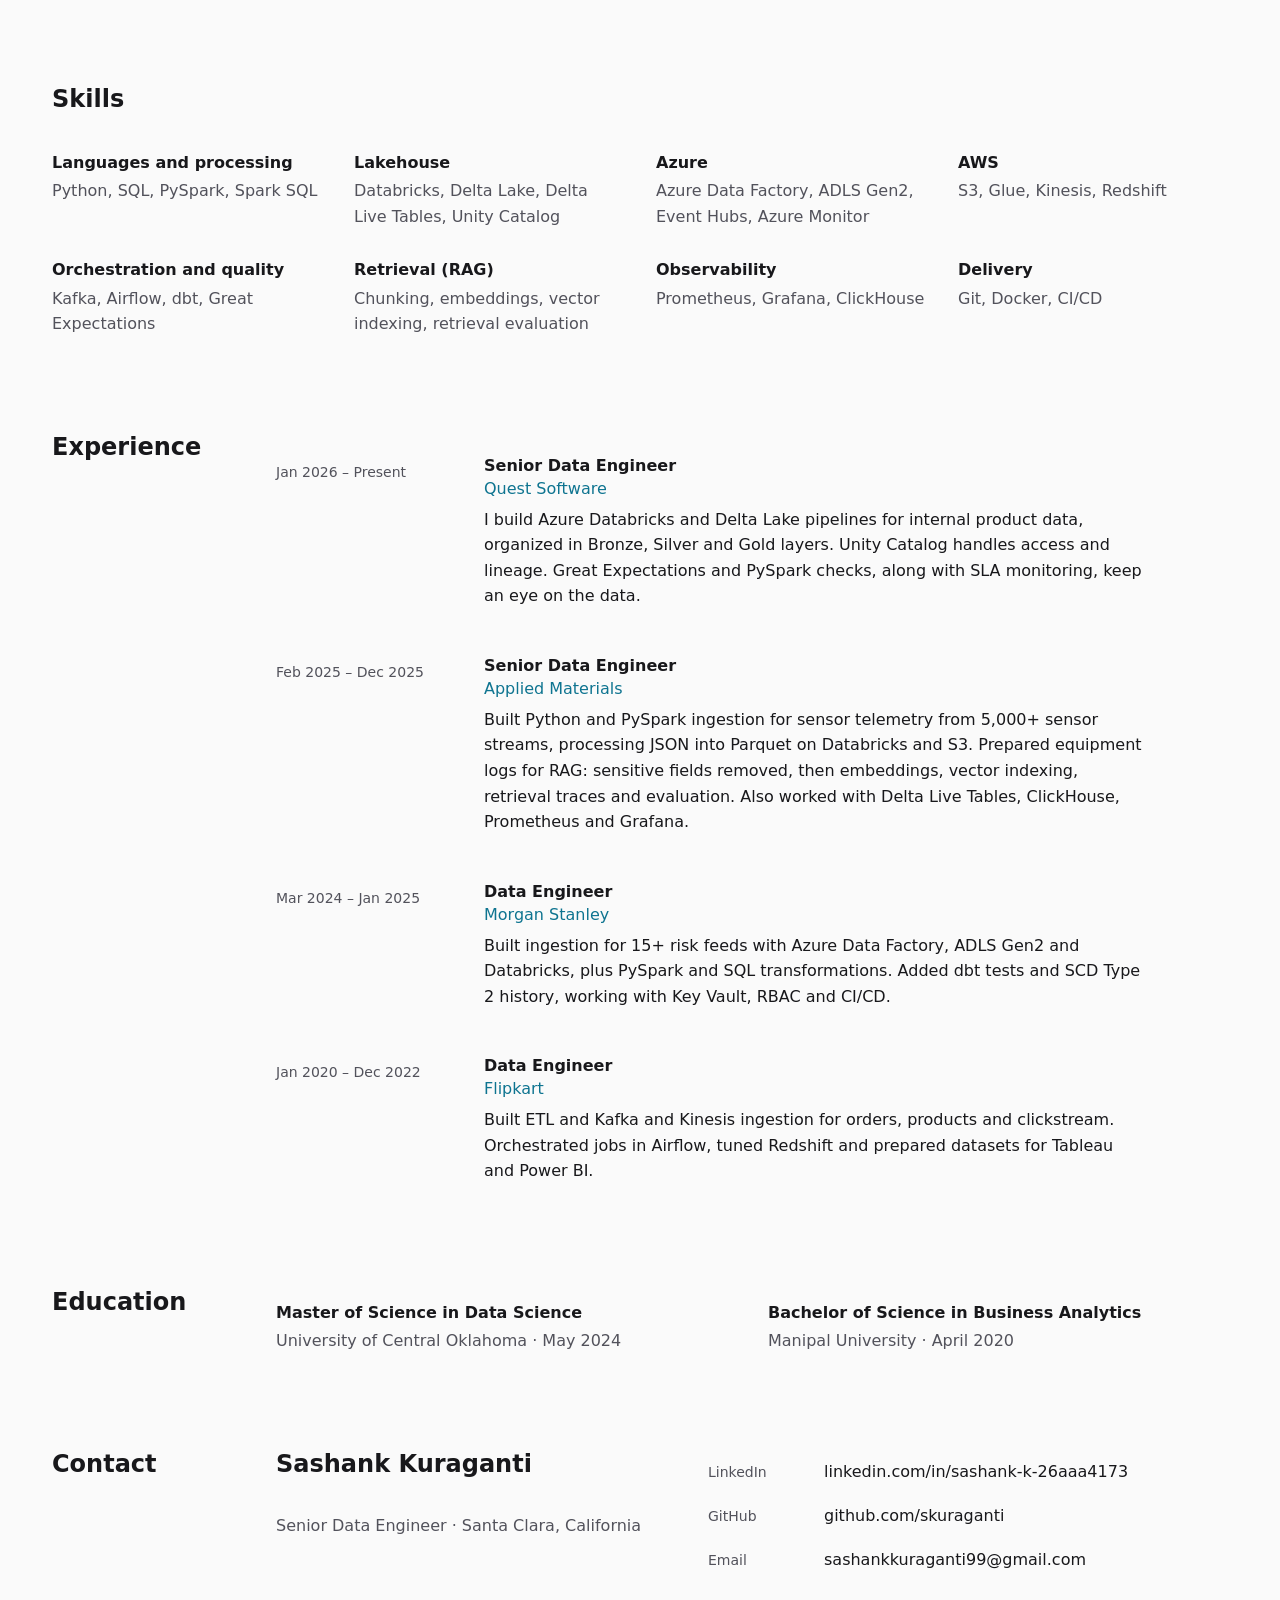
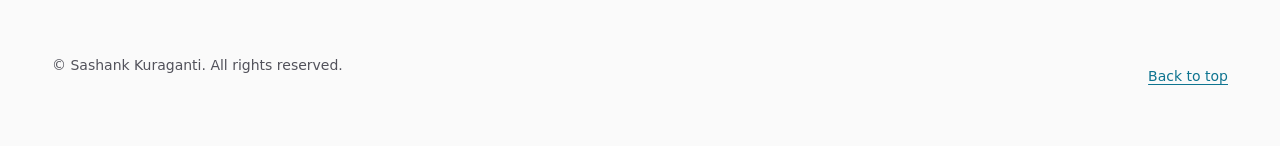
==== commit d2817cc8: "feat: refresh portfolio with project-led neutral design" ====
--- a/index.html
+++ b/index.html
@@ -7,7 +7,7 @@
 <meta name="description" content="Sashank Kuraganti is a senior data engineer in Santa Clara, California, building data pipelines and lakehouse systems with Python, SQL and PySpark. Experience, skills and seven independent projects.">
 <link rel="canonical" href="https://skuraganti.github.io/">
 <meta name="color-scheme" content="light dark">
-<meta name="theme-color" content="#f6f2ea" media="(prefers-color-scheme: light)">
+<meta name="theme-color" content="#fafafa" media="(prefers-color-scheme: light)">
 <meta name="theme-color" content="#131417" media="(prefers-color-scheme: dark)">
 <meta property="og:type" content="website">
 <meta property="og:title" content="Sashank Kuraganti · Senior Data Engineer">
@@ -37,18 +37,19 @@
 <header class="site-head">
   <nav class="nav wrap" aria-label="Primary">
     <a class="brand" href="#top" aria-label="Sashank Kuraganti, back to top">
-      <img src="assets/monogram.svg" alt="" width="32" height="32">
       <span>Sashank Kuraganti</span>
     </a>
     <ul class="nav-links">
+      <li><a href="#work">Work</a></li>
       <li><a href="#about">About</a></li>
-      <li><a href="#work">Work</a></li>
       <li><a href="#skills">Skills</a></li>
       <li><a href="#experience">Experience</a></li>
       <li><a href="#contact">Contact</a></li>
     </ul>
     <button class="theme-toggle" type="button" aria-pressed="false" hidden>
-      <span class="theme-icon" aria-hidden="true"></span><span class="theme-label">Dark theme</span>
+      <svg xmlns="http://www.w3.org/2000/svg" width="20" height="20" viewBox="0 0 24 24" fill="none" stroke="currentColor" stroke-width="2" stroke-linecap="round" stroke-linejoin="round" class="lucide lucide-sun sun-icon" aria-hidden="true"><circle cx="12" cy="12" r="4"></circle><path d="M12 2v2"></path><path d="M12 20v2"></path><path d="m4.93 4.93 1.41 1.41"></path><path d="m17.66 17.66 1.41 1.41"></path><path d="M2 12h2"></path><path d="M20 12h2"></path><path d="m6.34 17.66-1.41 1.41"></path><path d="m19.07 4.93-1.41 1.41"></path></svg>
+      <svg xmlns="http://www.w3.org/2000/svg" width="20" height="20" viewBox="0 0 24 24" fill="none" stroke="currentColor" stroke-width="2" stroke-linecap="round" stroke-linejoin="round" class="lucide lucide-moon moon-icon" aria-hidden="true"><path d="M20.985 12.486a9 9 0 1 1-9.473-9.472c.405-.022.617.46.402.803a6 6 0 0 0 8.268 8.268c.344-.215.825-.004.803.401"></path></svg>
+      <span class="theme-label vh">Switch theme</span>
     </button>
   </nav>
 </header>
@@ -57,52 +58,22 @@
 
   <section class="hero wrap" aria-labelledby="hero-title">
     <div class="hero-text">
-      <p class="eyebrow">Senior Data Engineer · Santa Clara, California</p>
       <h1 id="hero-title">Sashank Kuraganti</h1>
+      <p class="hero-role">Senior Data Engineer · Santa Clara, California</p>
       <p class="lede">I build data pipelines and lakehouse systems with a clear path from raw data to the checks behind each result.</p>
       <p class="hero-links">
-        <a class="btn btn-primary" href="#work">See selected work</a>
+        <a class="btn btn-primary" href="#work">View work</a>
         <a class="btn" href="https://github.com/skuraganti">GitHub</a>
-        <a class="btn" href="https://www.linkedin.com/in/sashank-k-26aaa4173/">LinkedIn</a>
+        <a class="btn" href="#contact">Contact</a>
       </p>
     </div>
 
-    <figure class="flow" aria-labelledby="flow-cap">
-      <ol class="flow-steps">
-        <li class="flow-step">
-          <span class="flow-tag">01 · Source</span>
-          <strong>Land it as received</strong>
-          <span>Files, APIs and streams, kept raw and replayable.</span>
-        </li>
-        <li class="flow-step">
-          <span class="flow-tag">02 · Quality</span>
-          <strong>Check before trusting</strong>
-          <span>Schema, freshness and duplicate checks. Failing rows go to quarantine instead of disappearing.</span>
-          <span class="flow-branch">quarantine → review</span>
-        </li>
-        <li class="flow-step">
-          <span class="flow-tag">03 · Service</span>
-          <strong>Serve what passed</strong>
-          <span>Tables, search and dashboards with lineage back to the source.</span>
-        </li>
-      </ol>
-      <figcaption id="flow-cap"><span class="dot" aria-hidden="true"></span>How I approach a pipeline.</figcaption>
-    </figure>
-  </section>
-
-  <section class="band wrap" id="about" aria-labelledby="about-title">
-    <h2 id="about-title" class="section-title"><span class="num" aria-hidden="true">§1</span> About</h2>
-    <div class="prose">
-      <p>My work spans software, manufacturing, financial services and commerce. I use Python, SQL and PySpark most.</p>
-      <p>I care about data you can trace back to where it came from, and monitoring that tells you something useful. I also want to know where a system can fail.</p>
-      <p>The independent projects below take on the same problems with public data. They're personal work, separate from any employer, and the results are there for you to inspect.</p>
-    </div>
   </section>
 
   <section class="band wrap" id="work" aria-labelledby="work-title">
     <div class="work-head">
-      <h2 id="work-title" class="section-title"><span class="num" aria-hidden="true">§2</span> Selected work</h2>
-      <p class="work-note">Seven independent projects. Try a browser demo, or run the full app from its source. The apps run locally; optional model features may use a remote service.</p>
+      <h2 id="work-title" class="section-title">Selected work</h2>
+      <p class="work-note">Seven independent projects built with public data, from reliable ingestion to retrieval and AI evaluation.</p>
     </div>
 
     <div class="filter" role="group" aria-label="Filter projects" hidden>
@@ -118,8 +89,8 @@
 
       <li class="project feature" data-cat="data" id="relay">
         <div class="feature-text">
+          <h4>Relay</h4>
           <p class="kind">Data pipeline · <span class="slug">data-pipeline-monitor</span></p>
-          <h4>Relay</h4>
           <p class="summary">Scheduled, bounded ingestion of NYC TLC trip data with a quality quarantine, lineage and checkpoint retry.</p>
           <dl class="facts">
             <div><dt>Source rows</dt><dd>56,551</dd></div>
@@ -139,15 +110,14 @@
           <p class="links"><a href="https://skuraganti.github.io/data-pipeline-monitor/">Demo<span class="vh"> of Relay</span></a><a href="https://github.com/skuraganti/data-pipeline-monitor">Source<span class="vh"> for Relay</span></a></p>
         </div>
         <figure class="shot">
-          <div class="shot-bar" aria-hidden="true"><span></span><span></span><span></span><em>skuraganti.github.io/data-pipeline-monitor</em></div>
           <img src="assets/relay-demo.png" width="1440" height="1000" loading="lazy" decoding="async" alt="Relay demo page showing source quality for the actual fixture: 56,549 accepted rows, 2 rejected, 6,640 warning rows and 56,551 source rows, next to lineage and the pinned source link.">
         </figure>
       </li>
 
       <li class="project feature flip" data-cat="ai" id="folio">
         <div class="feature-text">
+          <h4>Folio</h4>
           <p class="kind">Retrieval · <span class="slug">private-ai-knowledge-engine</span></p>
-          <h4>Folio</h4>
           <p class="summary">Document search with lexical, latent and hybrid retrieval, citation checks, and incremental updates and deletion. Evaluated on NIST documents.</p>
           <dl class="facts">
             <div><dt>Lexical Hit@5</dt><dd>20/24</dd></div>
@@ -166,15 +136,14 @@
           <p class="links"><a href="https://skuraganti.github.io/private-ai-knowledge-engine/">Demo<span class="vh"> of Folio</span></a><a href="https://github.com/skuraganti/private-ai-knowledge-engine">Source<span class="vh"> for Folio</span></a></p>
         </div>
         <figure class="shot">
-          <div class="shot-bar" aria-hidden="true"><span></span><span></span><span></span><em>skuraganti.github.io/private-ai-knowledge-engine</em></div>
           <img src="assets/folio-demo.png" width="1440" height="1000" loading="lazy" decoding="async" alt="Folio demo page titled Find the passage, showing an extractive answer from NIST documents in the browser.">
         </figure>
       </li>
 
       <li class="project feature" data-cat="ai" id="contour">
         <div class="feature-text">
+          <h4>Contour</h4>
           <p class="kind">Code analysis · <span class="slug">ai-codebase-explorer</span></p>
-          <h4>Contour</h4>
           <p class="summary">Parses Python and TypeScript, builds dependency graphs for Flask and Zod, and explains code with links back to the source lines.</p>
           <p class="stack">Python · TypeScript</p>
           <details>
@@ -188,7 +157,6 @@
           <p class="links"><a href="https://skuraganti.github.io/ai-codebase-explorer/">Demo<span class="vh"> of Contour</span></a><a href="https://github.com/skuraganti/ai-codebase-explorer">Source<span class="vh"> for Contour</span></a></p>
         </div>
         <figure class="shot">
-          <div class="shot-bar" aria-hidden="true"><span></span><span></span><span></span><em>skuraganti.github.io/ai-codebase-explorer</em></div>
           <img src="assets/contour-demo.png" width="1440" height="1000" loading="lazy" decoding="async" alt="Contour demo page titled Trace the dependency, showing a search over saved parsed output and an architecture map.">
         </figure>
       </li>
@@ -198,8 +166,8 @@
     <ol class="more" data-group-list="more">
 
       <li class="project row" data-cat="data" id="ledger">
+        <h4>Ledger</h4>
         <p class="kind">Data · <span class="slug">personal-spending-tracker</span></p>
-        <h4>Ledger</h4>
         <p class="summary">Personal spending from CSV imports, with deterministic categories, recurring-payment candidates and budgets. No bank integration.</p>
         <p class="stack">Python · SQLite</p>
         <details>
@@ -214,8 +182,8 @@
       </li>
 
       <li class="project row" data-cat="data" id="fieldglass">
+        <h4>Fieldglass</h4>
         <p class="kind">Data · <span class="slug">live-earth-dashboard</span></p>
-        <h4>Fieldglass</h4>
         <p class="summary">Ingests USGS and NWS data with deduplication, freshness tracking, watch-radius alerts and map playback.</p>
         <p class="stack">Python · SQLite · Leaflet</p>
         <details>
@@ -229,8 +197,8 @@
       </li>
 
       <li class="project row" data-cat="ai" id="tracelab">
+        <h4>TraceLab</h4>
         <p class="kind">AI evaluation · <span class="slug">ai-agent-evaluation-lab</span></p>
-        <h4>TraceLab</h4>
         <p class="summary">Tool-planning benchmarks derived from BFCL, with immutable trace checks, replays and synthetic fault probes.</p>
         <p class="stack">Python</p>
         <details>
@@ -245,8 +213,8 @@
       </li>
 
       <li class="project row" data-cat="ai" id="faultline">
+        <h4>Faultline</h4>
         <p class="kind">AI operations · <span class="slug">ai-incident-investigator</span></p>
-        <h4>Faultline</h4>
         <p class="summary">Injects failures into a sandbox, measures HTTP, logs and spans, then writes cautious, cited hypotheses and repair proposals for a person to review.</p>
         <p class="stack">Python</p>
         <details>
@@ -262,8 +230,17 @@
     </ol>
   </section>
 
+  <section class="band wrap" id="about" aria-labelledby="about-title">
+    <h2 id="about-title" class="section-title">About</h2>
+    <div class="prose">
+      <p>My work spans software, manufacturing, financial services and commerce. I use Python, SQL and PySpark most.</p>
+      <p>I care about data you can trace back to where it came from, and monitoring that tells you something useful. I also want to know where a system can fail.</p>
+      <p>The independent projects above take on the same problems with public data. They're personal work, separate from any employer, and the results are there for you to inspect.</p>
+    </div>
+  </section>
+
   <section class="band wrap" id="skills" aria-labelledby="skills-title">
-    <h2 id="skills-title" class="section-title"><span class="num" aria-hidden="true">§3</span> Skills</h2>
+    <h2 id="skills-title" class="section-title">Skills</h2>
     <div class="skills">
       <div><h3>Languages and processing</h3><p>Python, SQL, PySpark, Spark SQL</p></div>
       <div><h3>Lakehouse</h3><p>Databricks, Delta Lake, Delta Live Tables, Unity Catalog</p></div>
@@ -277,7 +254,7 @@
   </section>
 
   <section class="band wrap" id="experience" aria-labelledby="exp-title">
-    <h2 id="exp-title" class="section-title"><span class="num" aria-hidden="true">§4</span> Experience</h2>
+    <h2 id="exp-title" class="section-title">Experience</h2>
     <ol class="timeline">
       <li>
         <p class="when"><time datetime="2026-01">Jan 2026</time> – Present</p>
@@ -311,7 +288,7 @@
   </section>
 
   <section class="band wrap" id="education" aria-labelledby="edu-title">
-    <h2 id="edu-title" class="section-title"><span class="num" aria-hidden="true">§5</span> Education</h2>
+    <h2 id="edu-title" class="section-title">Education</h2>
     <ul class="edu">
       <li><h3>Master of Science in Data Science</h3><p>University of Central Oklahoma · <time datetime="2024-05">May 2024</time></p></li>
       <li><h3>Bachelor of Science in Business Analytics</h3><p>Manipal University · <time datetime="2020-04">April 2020</time></p></li>
@@ -319,9 +296,8 @@
   </section>
 
   <section class="band wrap" id="contact" aria-labelledby="contact-title">
-    <h2 id="contact-title" class="section-title"><span class="num" aria-hidden="true">§6</span> Contact</h2>
+    <h2 id="contact-title" class="section-title">Contact</h2>
     <article class="card" aria-labelledby="card-name">
-      <p class="card-ref">Directory · Contact</p>
       <h3 id="card-name">Sashank Kuraganti</h3>
       <p class="card-role">Senior Data Engineer · Santa Clara, California</p>
       <ul class="card-rows">
--- a/styles.css
+++ b/styles.css
@@ -1,229 +1,164 @@
-/* Sashank Kuraganti portfolio. Plain CSS, no external fonts. */
+/* Portfolio presentation. Plain CSS and local project imagery. */
 :root {
-  --paper: #f6f2ea;
-  --paper-2: #efe9dd;
-  --ink: #17161a;
-  --muted: #4f4b45;
-  --rule: #cfc6b6;
-  --accent: #1c3a9a;
+  --paper: #fafafa;
+  --surface: #ffffff;
+  --soft: #f4f4f5;
+  --ink: #18181b;
+  --muted: #52525b;
+  --rule: #d4d4d8;
+  --accent: #0e7490;
   --accent-ink: #ffffff;
-  --copper: #a0522a;
-  --shadow: 0 1px 0 rgba(23, 22, 26, .06);
-  --serif: "Iowan Old Style", "Palatino Linotype", Palatino, Charter, "Bitstream Charter", Georgia, serif;
-  --sans: system-ui, -apple-system, "Segoe UI", Roboto, "Helvetica Neue", Arial, sans-serif;
-  --mono: ui-monospace, "SFMono-Regular", Menlo, Consolas, "Liberation Mono", monospace;
-  --nav-h: 4rem;
+  --sans: system-ui, -apple-system, "Segoe UI", Roboto, Arial, sans-serif;
   color-scheme: light;
 }
 @media (prefers-color-scheme: dark) {
   :root:not([data-theme="light"]) {
-    --paper: #131417; --paper-2: #1b1d22; --ink: #ece7dc; --muted: #b0aa9e; --rule: #3a3c43;
-    --accent: #9db2ff; --accent-ink: #0d1330; --copper: #d99366; --shadow: none;
+    --paper: #131417; --surface: #1c1d21; --soft: #27272a; --ink: #f4f4f5;
+    --muted: #c2c2ca; --rule: #52525b; --accent: #67e8f9; --accent-ink: #083344;
     color-scheme: dark;
   }
 }
 :root[data-theme="dark"] {
-  --paper: #131417; --paper-2: #1b1d22; --ink: #ece7dc; --muted: #b0aa9e; --rule: #3a3c43;
-  --accent: #9db2ff; --accent-ink: #0d1330; --copper: #d99366; --shadow: none;
+  --paper: #131417; --surface: #1c1d21; --soft: #27272a; --ink: #f4f4f5;
+  --muted: #c2c2ca; --rule: #52525b; --accent: #67e8f9; --accent-ink: #083344;
   color-scheme: dark;
 }
-
 *, *::before, *::after { box-sizing: border-box; }
 html { -webkit-text-size-adjust: 100%; text-size-adjust: 100%; }
 @media (prefers-reduced-motion: no-preference) { html { scroll-behavior: smooth; } }
-body {
-  margin: 0; background: var(--paper); color: var(--ink);
-  font: 1.0625rem/1.6 var(--sans); overflow-wrap: break-word;
-}
+body { margin: 0; background: var(--paper); color: var(--ink); font: 1rem/1.6 var(--sans); overflow-wrap: break-word; }
 img { max-width: 100%; height: auto; display: block; }
-a { color: var(--accent); text-underline-offset: .18em; text-decoration-thickness: 1px; }
+a { color: var(--accent); text-underline-offset: .2em; }
 a:hover { text-decoration-thickness: 2px; }
-:focus-visible { outline: 3px solid var(--accent); outline-offset: 3px; border-radius: 2px; }
-h1, h2, h3, h4 { font-family: var(--serif); font-weight: 600; line-height: 1.15; margin: 0; }
-p { margin: 0 0 .9em; }
+:focus-visible { outline: 3px solid var(--accent); outline-offset: 3px; }
+h1, h2, h3, h4 { font: inherit; font-weight: 650; line-height: 1.18; margin: 0; }
+p { margin: 0 0 1rem; max-width: 65ch; }
 .vh { position: absolute; width: 1px; height: 1px; overflow: hidden; clip: rect(0 0 0 0); clip-path: inset(50%); white-space: nowrap; }
-.wrap { width: 100%; max-width: 72rem; margin-inline: auto; padding-inline: clamp(1rem, 4vw, 3rem); }
+.wrap { width: min(100%, 76rem); margin-inline: auto; padding-inline: 1.25rem; }
 [hidden] { display: none !important; }
-
-/* Give anchor headings some breathing room. The header stays in normal flow at all text sizes. */
-section[id], li[id], #main { scroll-margin-top: calc(var(--nav-h) + 1rem); }
+section[id], li[id], #main { scroll-margin-top: 1.5rem; }
 #main:focus { outline: none; }
-
-.skip {
-  position: absolute; left: 1rem; top: -4rem; z-index: 20; padding: .75rem 1rem;
-  background: var(--ink); color: var(--paper); font-weight: 600; border-radius: 2px;
-}
+.skip { position: absolute; left: 1rem; top: -5rem; z-index: 20; padding: .75rem 1rem; background: var(--ink); color: var(--paper); }
 .skip:focus { top: 1rem; }
 
-/* Nav */
-.site-head { border-bottom: 1px solid var(--rule); background: var(--paper); }
-.nav { display: flex; flex-wrap: wrap; align-items: center; gap: .25rem 1rem; min-height: var(--nav-h); padding-block: .5rem; }
-.brand { display: inline-flex; align-items: center; gap: .6rem; min-height: 44px; color: var(--ink); text-decoration: none; font-family: var(--serif); font-weight: 600; font-size: 1.05rem; }
-.brand img { width: 32px; height: 32px; }
+.site-head { background: var(--surface); }
+.nav { display: flex; flex-wrap: wrap; align-items: center; gap: 0 1rem; min-height: 4.5rem; padding-block: .5rem; }
+.brand { display: inline-flex; align-items: center; min-height: 44px; color: var(--ink); text-decoration: none; font-weight: 700; }
 .nav-links { display: flex; flex-wrap: wrap; gap: 0 .25rem; list-style: none; margin: 0 0 0 auto; padding: 0; }
-.nav-links a { display: inline-flex; align-items: center; min-height: 44px; padding: 0 .6rem; color: var(--ink); text-decoration: none; font-size: .95rem; }
-.nav-links a:hover { text-decoration: underline; }
-.theme-toggle {
-  display: inline-flex; align-items: center; gap: .5rem; min-height: 44px; padding: 0 .85rem;
-  border: 1px solid var(--rule); border-radius: 999px; background: transparent; color: var(--ink);
-  font: inherit; font-size: .9rem; cursor: pointer;
+.nav-links a { display: inline-flex; align-items: center; min-height: 44px; padding: 0 .5rem; color: var(--muted); text-decoration: none; font-size: .875rem; }
+.nav-links a:hover { color: var(--ink); text-decoration: underline; }
+.theme-toggle { display: inline-flex; align-items: center; justify-content: center; width: 44px; min-height: 44px; padding: 0; border: 0; border-radius: 6px; background: var(--soft); color: var(--ink); font: inherit; cursor: pointer; flex: none; }
+.theme-toggle:hover { background: var(--rule); }
+.sun-icon { display: none; }
+:root[data-theme="dark"] .sun-icon { display: block; }
+:root[data-theme="dark"] .moon-icon { display: none; }
+@media (prefers-color-scheme: dark) {
+  :root:not([data-theme="light"]) .sun-icon { display: block; }
+  :root:not([data-theme="light"]) .moon-icon { display: none; }
 }
-.theme-toggle:hover { border-color: var(--ink); }
-.theme-icon { width: .9rem; height: .9rem; border-radius: 50%; border: 1.5px solid currentColor; background: linear-gradient(90deg, currentColor 50%, transparent 50%); }
-@media (max-width: 40em) {
-  .nav-links { margin-left: 0; order: 3; width: 100%; }
-  .nav-links a { padding: 0 .5rem; }
+@media (max-width: 47rem) {
+  .nav-links { order: 3; width: 100%; margin: 0; }
+  .nav-links a { padding-inline: .4rem; }
+  .nav-links li:first-child a { padding-left: 0; }
   .theme-toggle { margin-left: auto; }
 }
 
-/* Hero */
-.hero { display: grid; grid-template-columns: minmax(0, 1fr); gap: 2.5rem; padding-block: clamp(2.5rem, 7vw, 6rem) clamp(2rem, 5vw, 4rem); }
-@media (min-width: 60em) { .hero { grid-template-columns: minmax(0, 1.25fr) minmax(0, 1fr); align-items: end; gap: 4rem; } }
-.eyebrow { font-family: var(--mono); font-size: .85rem; letter-spacing: .04em; color: var(--muted); margin-bottom: 1rem; }
-h1 { font-size: clamp(2.4rem, 7vw, 4.6rem); letter-spacing: -.015em; }
-.lede { font-size: clamp(1.15rem, 2.2vw, 1.35rem); line-height: 1.5; max-width: 34em; margin-top: 1.25rem; }
-.hero-links { display: flex; flex-wrap: wrap; gap: .75rem; margin-top: 1.75rem; }
-.btn {
-  display: inline-flex; align-items: center; min-height: 44px; padding: 0 1.1rem;
-  border: 1px solid var(--ink); border-radius: 2px; color: var(--ink); text-decoration: none; font-weight: 500;
-  max-width: 100%;
-}
-.btn:hover { background: var(--paper-2); }
-.btn-primary { background: var(--accent); border-color: var(--accent); color: var(--accent-ink); }
-.btn-primary:hover { background: var(--accent); filter: brightness(1.1); }
-
-/* Hero systems sketch */
-.flow { margin: 0; border-top: 2px solid var(--ink); padding-top: 1rem; }
-.flow-steps { list-style: none; margin: 0; padding: 0; counter-reset: none; }
-.flow-step {
-  position: relative; display: grid; gap: .15rem; padding: .85rem 0 .85rem 1.5rem;
-  border-bottom: 1px solid var(--rule); font-size: .95rem; color: var(--muted);
-}
-.flow-step::before {
-  content: ""; position: absolute; left: .3rem; top: 0; bottom: 0; width: 1px; background: var(--accent);
-}
-.flow-step::after {
-  content: ""; position: absolute; left: 0; top: 1.2rem; width: .65rem; height: .65rem;
-  border: 1.5px solid var(--accent); background: var(--paper); border-radius: 50%;
-}
-.flow-step:first-child::before { top: 1.2rem; }
-.flow-step:last-child::before { bottom: auto; height: 1.2rem; }
-.flow-step strong { color: var(--ink); font-family: var(--serif); font-size: 1.1rem; font-weight: 600; }
-.flow-tag { font-family: var(--mono); font-size: .8rem; letter-spacing: .05em; color: var(--accent); }
-.flow-branch {
-  justify-self: start; margin-top: .35rem; padding: .1rem .5rem; border: 1px dashed var(--copper);
-  color: var(--copper); font-family: var(--mono); font-size: .8rem;
-}
-.flow figcaption, .flow > figcaption { margin-top: .85rem; font-size: .85rem; color: var(--muted); font-style: italic; }
-.dot { display: inline-block; width: .45rem; height: .45rem; margin-right: .5rem; background: var(--copper); vertical-align: .1em; }
-
-/* Sections */
-.band { padding-block: clamp(2.5rem, 6vw, 4.5rem); border-top: 1px solid var(--rule); }
-.section-title { font-size: clamp(1.7rem, 3.5vw, 2.3rem); margin-bottom: 1.5rem; }
-.num { font-family: var(--mono); font-size: .5em; font-weight: 400; color: var(--copper); vertical-align: .35em; margin-right: .35rem; }
-.prose { max-width: 38em; font-size: 1.1rem; }
-@media (min-width: 60em) {
-  #about { display: grid; grid-template-columns: 1fr 2fr; gap: 4rem; }
+.hero { padding-block: 3rem 2.5rem; }
+h1 { font-size: 3rem; line-height: 1.1; }
+.hero-role { margin: .75rem 0 0; font-size: 1.125rem; font-weight: 600; color: var(--accent); }
+.lede { max-width: 65ch; margin: 1.25rem 0 0; }
+.hero-links { display: flex; flex-wrap: wrap; gap: .75rem; margin: 1.75rem 0 0; }
+.btn { display: inline-flex; align-items: center; justify-content: center; min-height: 44px; padding: 0 1rem; border: 1px solid var(--rule); border-radius: 4px; color: var(--ink); background: var(--surface); text-decoration: none; font-weight: 600; }
+.btn:hover { background: var(--soft); }
+.btn-primary { border-color: var(--ink); background: var(--ink); color: var(--paper); }
+.btn-primary:hover { background: var(--muted); color: var(--surface); }
+.hero-text { max-width: 52rem; }
+@media (max-width: 47rem) {
+  .hero { padding-block: 2rem; }
+  h1 { font-size: 2.5rem; }
+  .hero-links { display: grid; grid-template-columns: repeat(auto-fit, minmax(min(100%, 5.5rem), 1fr)); gap: .5rem; }
+  .hero-links .btn { padding-inline: .5rem; font-size: .875rem; }
 }
 
-/* Work */
-.work-head { display: grid; gap: .25rem 4rem; }
-@media (min-width: 60em) { .work-head { grid-template-columns: 1fr 1.4fr; align-items: end; } .work-head .section-title { margin-bottom: 1.5rem; } }
-.work-note { color: var(--muted); max-width: 36em; }
-.filter { display: flex; flex-wrap: wrap; align-items: center; gap: .5rem; margin: 1rem 0 2rem; }
-.filter button, .linklike {
-  min-height: 44px; min-width: 44px; padding: 0 1rem; border: 1px solid var(--rule); border-radius: 999px;
-  background: transparent; color: var(--ink); font: inherit; font-size: .95rem; cursor: pointer;
-}
-.filter button:hover { border-color: var(--ink); }
-.filter button[aria-pressed="true"] { background: var(--ink); color: var(--paper); border-color: var(--ink); }
-.filter-count { margin: 0 0 0 .5rem; font-family: var(--mono); font-size: .85rem; color: var(--muted); }
-.filter-empty { padding: 1.5rem 0; border-top: 1px solid var(--rule); }
-.group-title { font-family: var(--mono); font-size: .85rem; font-weight: 400; letter-spacing: .08em; text-transform: uppercase; color: var(--muted); padding-bottom: .5rem; border-bottom: 2px solid var(--ink); margin-top: 1rem; }
-.featured, .more { list-style: none; margin: 0 0 3rem; padding: 0; }
-
-.project h4 { font-size: clamp(1.5rem, 3vw, 2rem); margin: .15rem 0 .6rem; }
-.kind { font-family: var(--mono); font-size: .82rem; color: var(--muted); margin: 0; }
-.slug { color: var(--accent); }
-.summary { font-size: 1.05rem; max-width: 36em; }
-.stack { font-family: var(--mono); font-size: .85rem; color: var(--muted); }
+.band { padding-block: 4rem; }
+.band:not(#work) { padding-block: 2.5rem; }
+#work { padding-top: 1.5rem; }
+.section-title { font-size: 1.5rem; margin-bottom: 1.5rem; }
+.prose { max-width: 65ch; }
+.work-head { display: grid; gap: .5rem 2rem; }
+.work-head .section-title { margin-bottom: .5rem; }
+.work-note { max-width: 65ch; color: var(--muted); }
+.filter { display: flex; flex-wrap: wrap; align-items: center; gap: .5rem; margin: 1rem 0; }
+.filter button, .linklike { min-height: 44px; min-width: 44px; padding: 0 1rem; border: 0; border-radius: 4px; background: var(--soft); color: var(--ink); font: inherit; cursor: pointer; }
+.filter button:hover { background: var(--rule); }
+.filter button[aria-pressed="true"] { background: var(--ink); color: var(--paper); }
+.filter-count { margin: 0 0 0 .5rem; font-size: .875rem; color: var(--muted); }
+.filter-empty { padding: 1.5rem 0; }
+.group-title { font-size: 1rem; margin: 1.5rem 0 .25rem; }
+.featured, .more { list-style: none; margin: 0; padding: 0; }
+.project h4 { font-size: 1.5rem; margin: .25rem 0 .5rem; }
+.kind, .stack { font-size: .875rem; color: var(--muted); }
+.kind { margin: 0 0 .75rem; }
+.slug { color: var(--muted); }
+.summary { max-width: 65ch; }
 .links { display: flex; flex-wrap: wrap; gap: .5rem 1.5rem; margin: 1rem 0 0; }
 .links a { display: inline-flex; align-items: center; min-height: 44px; font-weight: 600; }
-.links a::after { content: "↗"; margin-left: .3rem; font-weight: 400; }
+.links a::after { content: "↗"; margin-left: .35rem; }
+.feature { display: grid; gap: 1.5rem; padding-block: 2.5rem; }
+.feature:nth-child(even) { background: var(--soft); margin-inline: -1.25rem; padding-inline: 1.25rem; }
+@media (min-width: 56rem) { .feature { grid-template-columns: minmax(0, 1fr) minmax(0, 1fr); gap: 3rem; align-items: center; padding-block: 3rem; } }
+.facts { display: flex; flex-wrap: wrap; gap: .75rem 1.5rem; margin: 1.25rem 0; }
+.facts div { min-width: 6rem; }
+.facts dt { font-size: .875rem; color: var(--muted); }
+.facts dd { margin: 0; font-size: 1.5rem; font-weight: 650; font-variant-numeric: tabular-nums; }
+.shot { margin: 0; background: var(--soft); border-radius: 4px; overflow: hidden; }
+.shot img { width: 100%; height: auto; }
+details { margin-top: .5rem; }
+summary { display: flex; align-items: center; min-height: 44px; cursor: pointer; font-weight: 600; color: var(--accent); }
+summary::before { content: "+"; width: 1.5rem; font-size: 1.25rem; }
+details[open] > summary::before { content: "−"; }
+.details-body { padding: .25rem 0 .75rem 1.5rem; max-width: 65ch; }
+.more { display: grid; gap: 0 2.5rem; }
+@media (min-width: 48rem) { .more { grid-template-columns: 1fr 1fr; } }
+.row { padding-block: 2rem; min-width: 0; }
+.row:nth-child(4n + 1), .row:nth-child(4n + 2) { background: var(--surface); }
 
-.feature { display: grid; gap: 1.5rem; padding-block: 2rem; border-bottom: 1px solid var(--rule); }
-@media (min-width: 60em) {
-  .feature { grid-template-columns: minmax(0, 5fr) minmax(0, 6fr); gap: 3.5rem; align-items: start; padding-block: 3rem; }
-  .feature.flip .feature-text { order: 2; }
-  .feature.flip { grid-template-columns: minmax(0, 6fr) minmax(0, 5fr); }
+.skills { display: grid; gap: 0 2rem; }
+@media (min-width: 40rem) { .skills { grid-template-columns: 1fr 1fr; } }
+@media (min-width: 64rem) { .skills { grid-template-columns: repeat(4, 1fr); } }
+.skills > div { padding: 1rem 0; }
+.skills h3 { font-size: 1rem; margin-bottom: .35rem; }
+.skills p { margin: 0; color: var(--muted); }
+.timeline { list-style: none; margin: 0; padding: 0; }
+.timeline li { display: grid; gap: .25rem 2rem; padding-block: 1.5rem; }
+@media (min-width: 48rem) { .timeline li { grid-template-columns: 11rem 1fr; } }
+.when { font-size: .875rem; color: var(--muted); margin: .25rem 0 0; }
+.timeline h3 { font-size: 1rem; margin-bottom: .5rem; }
+.org { display: block; font-size: 1rem; font-weight: 500; color: var(--accent); margin-top: .25rem; }
+.timeline p:last-child { max-width: 65ch; margin: 0; }
+.edu { list-style: none; margin: 0; padding: 0; display: grid; gap: 0 2rem; }
+@media (min-width: 48rem) { .edu { grid-template-columns: 1fr 1fr; } }
+.edu li { padding-block: 1rem; }
+.edu h3 { font-size: 1rem; margin-bottom: .35rem; }
+.edu p { color: var(--muted); margin: 0; }
+.card { display: grid; gap: 0 2rem; grid-template-columns: 1fr 1.3fr; }
+.card h3 { font-size: 1.5rem; }
+.card-role { color: var(--muted); margin: .5rem 0 1rem; }
+.card-rows { grid-column: 2; grid-row: 1 / span 2; list-style: none; margin: 0; padding: 0; }
+.card-rows a { display: grid; grid-template-columns: 6.5rem minmax(0, 1fr); align-items: center; gap: .75rem; min-height: 44px; padding: .5rem 0; color: var(--ink); text-decoration: none; }
+.card-rows a:hover .row-value { text-decoration: underline; color: var(--accent); }
+.row-label { font-size: .875rem; color: var(--muted); }
+.row-value { overflow-wrap: anywhere; }
+@media (min-width: 64rem) {
+  #about, #experience, #education, #contact { display: grid; grid-template-columns: 12rem minmax(0, 1fr); gap: 2rem; }
+  #about .prose { max-width: none; }
 }
-.facts { display: grid; grid-template-columns: repeat(auto-fill, minmax(min(100%, 7.5rem), 1fr)); gap: 0 1rem; margin: 0 0 1rem; border-top: 1px solid var(--rule); border-bottom: 1px solid var(--rule); }
-.facts div { padding: .6rem 0; }
-.facts dt { font-family: var(--mono); font-size: .78rem; color: var(--muted); }
-.facts dd { margin: 0; font-family: var(--serif); font-size: 1.4rem; font-variant-numeric: tabular-nums; }
-
-/* Browser frame, adapted from an MIT component (see THIRD_PARTY_NOTICES.md) */
-.shot { margin: 0; border: 1px solid var(--rule); background: var(--paper-2); box-shadow: var(--shadow); }
-.shot-bar { display: flex; align-items: center; gap: .35rem; padding: .5rem .75rem; border-bottom: 1px solid var(--rule); min-width: 0; }
-.shot-bar span { width: .55rem; height: .55rem; border-radius: 50%; border: 1px solid var(--muted); flex: none; }
-.shot-bar em { margin-left: .5rem; font-style: normal; font-family: var(--mono); font-size: .75rem; color: var(--muted); overflow-wrap: anywhere; }
-
-details { margin-top: .5rem; border-top: 1px solid var(--rule); border-bottom: 1px solid var(--rule); }
-summary {
-  display: flex; align-items: center; min-height: 44px; cursor: pointer; font-weight: 600; color: var(--ink); list-style: none;
+@media (max-width: 47rem) {
+  .card { display: block; }
 }
-summary::-webkit-details-marker { display: none; }
-summary::before { content: "+"; display: inline-block; width: 1.25rem; font-family: var(--mono); color: var(--copper); }
-details[open] > summary::before { content: "−"; }
-.details-body { padding: .25rem 0 .75rem 1.25rem; max-width: 38em; }
-
-.more { display: grid; }
-@media (min-width: 48em) { .more { grid-template-columns: 1fr 1fr; column-gap: 3rem; } }
-.row { padding-block: 1.75rem; border-bottom: 1px solid var(--rule); min-width: 0; }
-
-/* Skills */
-.skills { display: grid; gap: 0 3rem; }
-@media (min-width: 40em) { .skills { grid-template-columns: 1fr 1fr; } }
-@media (min-width: 64em) { .skills { grid-template-columns: repeat(4, 1fr); } }
-.skills > div { padding: 1rem 0; border-top: 1px solid var(--rule); }
-.skills h3 { font-family: var(--mono); font-size: .82rem; font-weight: 400; letter-spacing: .06em; text-transform: uppercase; color: var(--copper); margin-bottom: .4rem; }
-.skills p { margin: 0; }
-
-/* Timeline */
-.timeline { list-style: none; margin: 0; padding: 0; }
-.timeline li { display: grid; gap: .25rem 3rem; padding-block: 1.5rem; border-top: 1px solid var(--rule); }
-@media (min-width: 48em) { .timeline li { grid-template-columns: 12rem 1fr; } }
-.when { font-family: var(--mono); font-size: .88rem; color: var(--muted); margin: .25rem 0 0; }
-.timeline h3 { font-size: 1.35rem; margin-bottom: .5rem; }
-.org { display: block; font-family: var(--sans); font-size: 1rem; font-weight: 500; color: var(--accent); margin-top: .2rem; }
-.timeline p:last-child { max-width: 42em; margin: 0; }
-
-.edu { list-style: none; margin: 0; padding: 0; display: grid; gap: 0 3rem; }
-@media (min-width: 48em) { .edu { grid-template-columns: 1fr 1fr; } }
-.edu li { padding-block: 1rem; border-top: 1px solid var(--rule); }
-.edu h3 { font-size: 1.2rem; margin-bottom: .35rem; }
-.edu p { color: var(--muted); margin: 0; }
-
-/* Contact card, adapted from an MIT component (see THIRD_PARTY_NOTICES.md) */
-.card { max-width: 34rem; padding: 1.5rem; border: 1px solid var(--rule); background: var(--paper-2); box-shadow: var(--shadow); }
-.card-ref { font-family: var(--mono); font-size: .8rem; letter-spacing: .14em; text-transform: uppercase; color: var(--muted); margin-bottom: 1rem; }
-.card h3 { font-size: 1.6rem; }
-.card-role { color: var(--muted); margin: .3rem 0 1rem; }
-.card-rows { list-style: none; margin: 0; padding: .5rem 0 0; border-top: 1px solid var(--rule); }
-.card-rows a { display: grid; grid-template-columns: 6.5rem minmax(0, 1fr); align-items: baseline; gap: .75rem; min-height: 44px; padding: .65rem 0; text-decoration: none; color: var(--ink); }
-.card-rows a:hover .row-value { text-decoration: underline; color: var(--accent); }
-.row-label { font-family: var(--mono); font-size: .8rem; letter-spacing: .12em; text-transform: uppercase; color: var(--muted); }
-.row-value { overflow-wrap: anywhere; }
-@media (max-width: 24em) { .card-rows a { grid-template-columns: 1fr; gap: .1rem; } }
-
-.site-foot { display: flex; flex-wrap: wrap; justify-content: space-between; gap: .5rem 2rem; padding-block: 2rem 3rem; border-top: 2px solid var(--ink); font-size: .9rem; color: var(--muted); }
-.site-foot p { margin: 0; min-width: 0; overflow-wrap: anywhere; }
+@media (max-width: 24rem) { .card-rows a { grid-template-columns: 1fr; gap: 0; } }
+.site-foot { display: flex; flex-wrap: wrap; justify-content: space-between; gap: .5rem 2rem; padding-block: 2rem 3rem; font-size: .875rem; color: var(--muted); }
+.site-foot p { margin: 0; min-width: 0; }
 .site-foot a { display: inline-flex; align-items: center; min-height: 44px; }
-
-/* 404 */
-.notfound { padding-block: clamp(3rem, 10vw, 7rem); max-width: 40rem; }
-
-@media print {
-  .site-head, .filter, .theme-toggle, .skip { display: none !important; }
-  details > .details-body { display: block; }
-}
+.notfound { padding-block: 4rem; max-width: 40rem; }
+@media print { .site-head, .filter, .theme-toggle, .skip { display: none !important; } details > .details-body { display: block; } }
